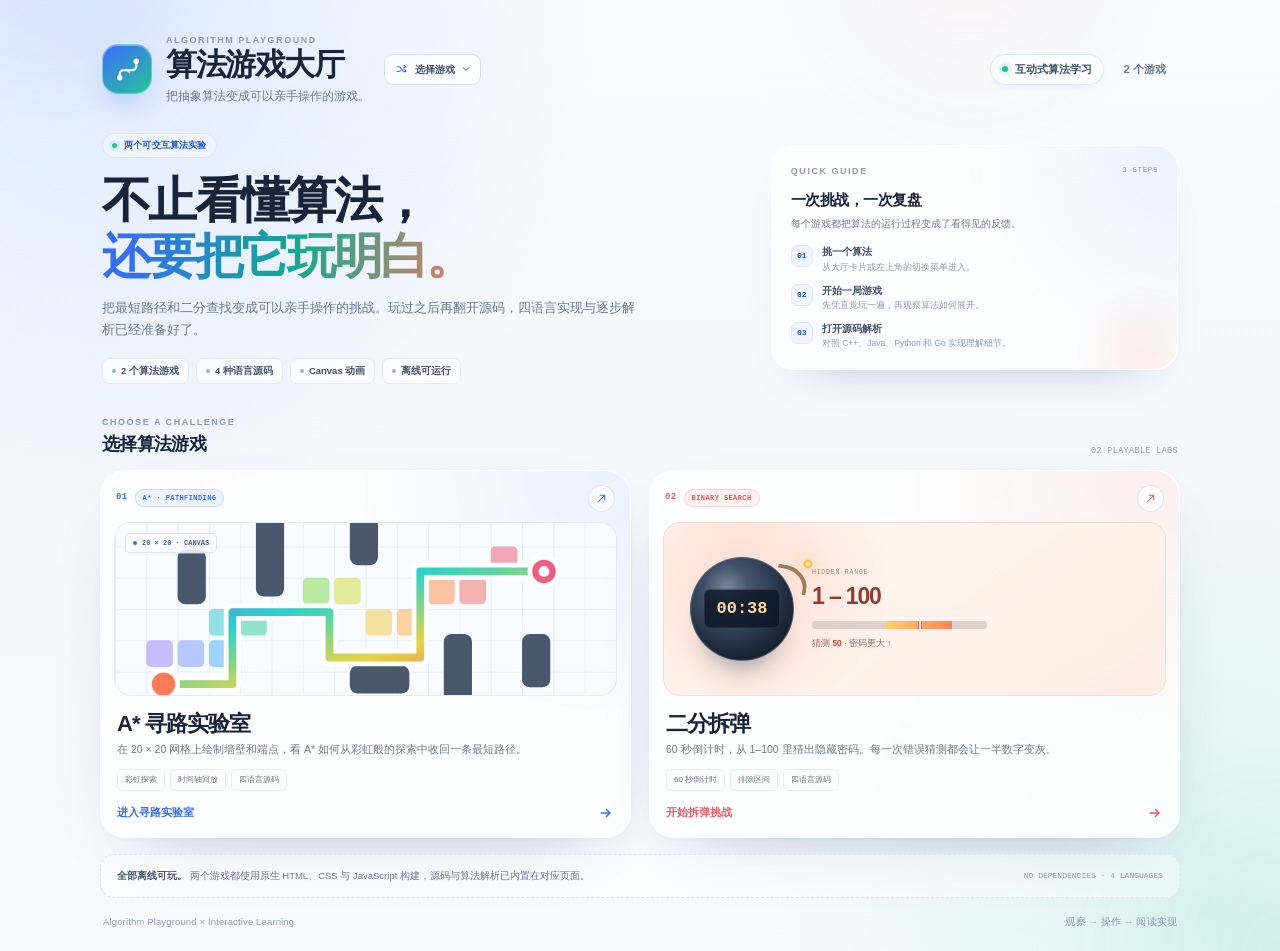
==== index.html @ 3c442193 "baseline: import Algorithm_Game" ====
<!DOCTYPE html>
<html lang="zh-CN">
<head>
  <meta charset="UTF-8" />
  <meta name="viewport" content="width=device-width, initial-scale=1.0" />
  <meta name="description" content="算法游乐场：把 A* 寻路与二分查找变成可以亲手操作的小游戏，并阅读 C++ / Java / Python / Go 四种语言的源码解析。" />
  <meta name="theme-color" content="#f4f8fd" />
  <title>算法游戏大厅 · 算法游乐场</title>
  <link rel="icon" href="data:image/svg+xml,%3Csvg xmlns='http://www.w3.org/2000/svg' viewBox='0 0 32 32'%3E%3Crect width='32' height='32' rx='9' fill='%23356df3'/%3E%3Cpath d='M8 23v-3a4 4 0 0 1 4-4h8a4 4 0 0 0 4-4V8' fill='none' stroke='white' stroke-width='2.4' stroke-linecap='round'/%3E%3Ccircle cx='8' cy='23' r='2.4' fill='white'/%3E%3Ccircle cx='24' cy='8' r='2.4' fill='white'/%3E%3C/svg%3E" />
  <link rel="stylesheet" href="shared/base.css" />
  <link rel="stylesheet" href="shared/lobby.css" />
</head>
<body data-page="home" data-root=".">
  <div class="ambient ambient--blue" aria-hidden="true"></div>
  <div class="ambient ambient--mint" aria-hidden="true"></div>
  <div class="ambient ambient--coral" aria-hidden="true"></div>

  <main class="app lobby-app">
    <header id="siteHeader"></header>

    <section class="lobby-hero" aria-labelledby="lobbyHeading">
      <div class="hero-copy">
        <span class="hero-badge"><i aria-hidden="true"></i>两个可交互算法实验</span>
        <h2 class="hero-title" id="lobbyHeading">不止看懂算法，<br /><span>还要把它玩明白。</span></h2>
        <p class="hero-lead">把最短路径和二分查找变成可以亲手操作的挑战。玩过之后再翻开源码，四语言实现与逐步解析已经准备好了。</p>
        <div class="hero-chips" aria-label="平台特性">
          <span>2 个算法游戏</span>
          <span>4 种语言源码</span>
          <span>Canvas 动画</span>
          <span>离线可运行</span>
        </div>
      </div>

      <aside class="hero-guide">
        <div class="guide-head">
          <p class="kicker">QUICK GUIDE</p>
          <span>3 STEPS</span>
        </div>
        <h2>一次挑战，一次复盘</h2>
        <p>每个游戏都把算法的运行过程变成了看得见的反馈。</p>
        <ol class="guide-list">
          <li>
            <span class="guide-step">01</span>
            <div>
              <strong>挑一个算法</strong>
              <p>从大厅卡片或左上角的切换菜单进入。</p>
            </div>
          </li>
          <li>
            <span class="guide-step">02</span>
            <div>
              <strong>开始一局游戏</strong>
              <p>先凭直觉玩一遍，再观察算法如何展开。</p>
            </div>
          </li>
          <li>
            <span class="guide-step">03</span>
            <div>
              <strong>打开源码解析</strong>
              <p>对照 C++、Java、Python 和 Go 实现理解细节。</p>
            </div>
          </li>
        </ol>
      </aside>
    </section>

    <section class="lobby-games" aria-labelledby="selectionTitle">
      <header class="selection-head">
        <div>
          <p class="kicker">CHOOSE A CHALLENGE</p>
          <h2 id="selectionTitle">选择算法游戏</h2>
        </div>
        <span class="selection-count">02 PLAYABLE LABS</span>
      </header>

      <div class="game-card-grid">
        <a class="game-card game-card--astar" href="algorithms/astar/index.html" aria-label="进入 A* 寻路实验室">
          <div class="game-card-top">
            <span class="game-number">01</span>
            <span class="game-tag">A* · PATHFINDING</span>
            <span class="game-card-arrow" aria-hidden="true">
              <svg viewBox="0 0 20 20" fill="none">
                <path d="M5 15 15 5M8 5h7v7" stroke="currentColor" stroke-width="1.6" stroke-linecap="round" stroke-linejoin="round" />
              </svg>
            </span>
          </div>

          <div class="game-preview preview--astar" aria-hidden="true">
            <svg viewBox="0 0 320 160" preserveAspectRatio="xMidYMid slice">
              <defs>
                <pattern id="lobbyAstarGrid" width="20" height="20" patternUnits="userSpaceOnUse">
                  <path d="M20 0H0V20" fill="none" stroke="rgba(116, 142, 177, 0.14)" stroke-width="1" />
                </pattern>
                <linearGradient id="lobbyAstarRainbow" x1="0" y1="0" x2="1" y2="1">
                  <stop offset="0" stop-color="#7c5bff" />
                  <stop offset=".34" stop-color="#29d3c8" />
                  <stop offset=".65" stop-color="#e4d446" />
                  <stop offset="1" stop-color="#f1537a" />
                </linearGradient>
              </defs>
              <rect width="320" height="160" fill="#f8fbff" />
              <rect width="320" height="160" fill="url(#lobbyAstarGrid)" />
              <g opacity=".55">
                <rect x="20" y="100" width="17" height="17" rx="3" fill="#9d8cff" />
                <rect x="40" y="100" width="17" height="17" rx="3" fill="#7ea2ff" />
                <rect x="60" y="100" width="17" height="17" rx="3" fill="#55b6fa" />
                <rect x="60" y="80" width="17" height="17" rx="3" fill="#38cdd0" />
                <rect x="80" y="80" width="17" height="17" rx="3" fill="#3ad2a6" />
                <rect x="120" y="60" width="17" height="17" rx="3" fill="#8bdb57" />
                <rect x="140" y="60" width="17" height="17" rx="3" fill="#d5dd4d" />
                <rect x="160" y="80" width="17" height="17" rx="3" fill="#f0cd4f" />
                <rect x="180" y="80" width="17" height="17" rx="3" fill="#ffb454" />
                <rect x="200" y="60" width="17" height="17" rx="3" fill="#ff965a" />
                <rect x="220" y="60" width="17" height="17" rx="3" fill="#f47772" />
                <rect x="240" y="40" width="17" height="17" rx="3" fill="#f0617f" />
              </g>
              <g fill="#3b4a62" opacity=".92">
                <rect x="90" y="18" width="18" height="54" rx="5" />
                <rect x="150" y="18" width="18" height="34" rx="5" />
                <rect x="210" y="96" width="18" height="46" rx="5" />
                <rect x="260" y="96" width="18" height="34" rx="5" />
                <rect x="150" y="116" width="38" height="18" rx="5" />
                <rect x="40" y="42" width="18" height="35" rx="5" />
              </g>
              <path d="M31 128H75V82H137V111H195V56H274" fill="none" stroke="#fff" stroke-width="11" stroke-linecap="round" stroke-linejoin="round" />
              <path d="M31 128H75V82H137V111H195V56H274" fill="none" stroke="url(#lobbyAstarRainbow)" stroke-width="5" stroke-linecap="round" stroke-linejoin="round" />
              <circle cx="31" cy="128" r="9" fill="#ff7a59" stroke="#fff" stroke-width="3" />
              <circle cx="274" cy="56" r="9" fill="#ee5d86" stroke="#fff" stroke-width="3" />
              <circle cx="274" cy="56" r="3.4" fill="#fff" />
            </svg>
            <span class="preview-badge"><i aria-hidden="true"></i>20 × 20 · CANVAS</span>
          </div>

          <div class="game-card-body">
            <h3>A* 寻路实验室</h3>
            <p>在 20 × 20 网格上绘制墙壁和端点，看 A* 如何从彩虹般的探索中收回一条最短路径。</p>
            <div class="game-features">
              <span>彩虹探索</span>
              <span>时间轴回放</span>
              <span>四语言源码</span>
            </div>
            <div class="game-card-footer">
              <span>进入寻路实验室</span>
              <svg viewBox="0 0 20 20" fill="none" aria-hidden="true">
                <path d="M4 10h11M10.5 5.5 15 10l-4.5 4.5" stroke="currentColor" stroke-width="1.7" stroke-linecap="round" stroke-linejoin="round" />
              </svg>
            </div>
          </div>
        </a>

        <a class="game-card game-card--binary" href="algorithms/binary-search/index.html" aria-label="进入二分拆弹游戏">
          <div class="game-card-top">
            <span class="game-number">02</span>
            <span class="game-tag">BINARY SEARCH</span>
            <span class="game-card-arrow" aria-hidden="true">
              <svg viewBox="0 0 20 20" fill="none">
                <path d="M5 15 15 5M8 5h7v7" stroke="currentColor" stroke-width="1.6" stroke-linecap="round" stroke-linejoin="round" />
              </svg>
            </span>
          </div>

          <div class="game-preview preview--binary" aria-hidden="true">
            <div class="mini-bomb">
              <span class="mini-bomb-time">00:38</span>
            </div>
            <div class="mini-binary-info">
              <span class="mini-label">HIDDEN RANGE</span>
              <strong>1 – 100</strong>
              <div class="mini-binary-bar">
                <span></span>
                <span></span>
                <span></span>
              </div>
              <p class="mini-binary-hint">猜测 <span>50</span> · 密码更大 ↑</p>
            </div>
          </div>

          <div class="game-card-body">
            <h3>二分拆弹</h3>
            <p>60 秒倒计时，从 1–100 里猜出隐藏密码。每一次错误猜测都会让一半数字变灰。</p>
            <div class="game-features">
              <span>60 秒倒计时</span>
              <span>排除区间</span>
              <span>四语言源码</span>
            </div>
            <div class="game-card-footer">
              <span>开始拆弹挑战</span>
              <svg viewBox="0 0 20 20" fill="none" aria-hidden="true">
                <path d="M4 10h11M10.5 5.5 15 10l-4.5 4.5" stroke="currentColor" stroke-width="1.7" stroke-linecap="round" stroke-linejoin="round" />
              </svg>
            </div>
          </div>
        </a>
      </div>
    </section>

    <div class="lobby-note">
      <p><strong>全部离线可玩。</strong> 两个游戏都使用原生 HTML、CSS 与 JavaScript 构建，源码与算法解析已内置在对应页面。</p>
      <span>NO DEPENDENCIES · 4 LANGUAGES</span>
    </div>

    <footer class="page-footer">
      <span>Algorithm Playground × Interactive Learning</span>
      <span>观察 → 操作 → 阅读实现</span>
    </footer>
  </main>

  <script src="shared/shell.js" defer></script>
</body>
</html>
---- shared/base.css ----
/* =========================================================
   算法游乐场 · 全站共享样式
   ========================================================= */

:root {
  --bg: #f4f8fd;
  --surface: rgba(255, 255, 255, 0.88);
  --surface-solid: #ffffff;
  --ink: #17243a;
  --ink-soft: #41516a;
  --muted: #6c7b91;
  --muted-light: #8f9caf;
  --line: #e5ecf6;
  --line-strong: #d8e3f1;

  --primary: #356df3;
  --primary-deep: #2457cf;
  --primary-soft: #edf3ff;
  --mint: #25c49a;
  --mint-deep: #087f68;
  --mint-soft: #e8faf4;
  --coral: #ff7b59;
  --coral-deep: #c54e32;
  --coral-soft: #fff1eb;
  --rose: #ee5d86;
  --rose-soft: #fff0f5;
  --gold: #f2b63b;
  --gold-soft: #fff7e3;
  --navy: #35435c;

  --shadow-card: 0 28px 70px -42px rgba(36, 63, 112, 0.38), 0 2px 4px rgba(38, 63, 105, 0.03);
  --shadow-small: 0 12px 28px -22px rgba(36, 63, 112, 0.32);

  --radius-xl: 26px;
  --radius-lg: 18px;
  --radius-md: 14px;

  --font-sans: "Avenir Next", "Segoe UI", "PingFang SC", "Hiragino Sans GB", "Microsoft YaHei", sans-serif;
  --font-mono: "SFMono-Regular", "Cascadia Code", "Roboto Mono", Consolas, monospace;
}

* {
  box-sizing: border-box;
}

html {
  color-scheme: light;
}

body {
  min-height: 100vh;
  margin: 0;
  overflow-x: hidden;
  color: var(--ink);
  font-family: var(--font-sans);
  line-height: 1.5;
  background:
    radial-gradient(circle at 8% 2%, rgba(109, 153, 255, 0.17), transparent 31rem),
    radial-gradient(circle at 94% 95%, rgba(53, 205, 164, 0.13), transparent 28rem),
    linear-gradient(180deg, #f8fbff 0%, var(--bg) 52%, #f8faff 100%);
  -webkit-font-smoothing: antialiased;
  text-rendering: optimizeLegibility;
}

body::before {
  position: fixed;
  inset: 0;
  z-index: 0;
  content: "";
  pointer-events: none;
  opacity: 0.28;
  background-image: radial-gradient(rgba(104, 130, 170, 0.24) 0.7px, transparent 0.7px);
  background-size: 24px 24px;
  mask-image: linear-gradient(180deg, #000 0%, transparent 72%);
}

button {
  font: inherit;
}

button,
canvas {
  -webkit-tap-highlight-color: transparent;
}

button:focus-visible,
a:focus-visible {
  outline: 3px solid rgba(53, 109, 243, 0.3);
  outline-offset: 2px;
}

svg {
  display: block;
}

a {
  color: inherit;
}

::selection {
  color: #fff;
  background: var(--primary);
}

[hidden] {
  display: none !important;
}

.ambient {
  position: fixed;
  z-index: 0;
  width: 26rem;
  height: 26rem;
  border-radius: 999px;
  pointer-events: none;
  filter: blur(14px);
  opacity: 0.6;
}

.ambient--blue {
  top: -17rem;
  left: -10rem;
  background: radial-gradient(circle, rgba(76, 133, 255, 0.14), transparent 70%);
}

.ambient--mint {
  right: -13rem;
  bottom: -16rem;
  background: radial-gradient(circle, rgba(48, 203, 161, 0.15), transparent 70%);
}

.ambient--coral {
  top: -16rem;
  right: 8%;
  background: radial-gradient(circle, rgba(255, 146, 104, 0.12), transparent 70%);
}

.app {
  position: relative;
  z-index: 1;
  width: min(1040px, calc(100% - 48px));
  margin: 0 auto;
  padding: clamp(22px, 3vw, 34px) 0 20px;
}

/* ---------- 全站页头 ---------- */

.topbar {
  position: relative;
  z-index: 50;
  display: flex;
  align-items: center;
  justify-content: space-between;
  gap: 24px;
  padding: 0 2px 22px;
  animation: fade-up 0.55s ease backwards;
}

.brand-area {
  display: flex;
  align-items: center;
  flex-wrap: wrap;
  gap: 14px;
  min-width: 0;
}

.brand.site-brand {
  display: flex;
  align-items: center;
  gap: 14px;
  min-width: 0;
  color: inherit;
  text-decoration: none;
}

.brand-copy {
  min-width: 0;
}

.eyebrow,
.kicker {
  margin: 0;
  color: var(--muted-light);
  font-size: 9px;
  font-weight: 800;
  letter-spacing: 0.17em;
  line-height: 1.4;
}

.logo {
  display: grid;
  flex: 0 0 auto;
  width: 50px;
  height: 50px;
  color: #fff;
  border: 1px solid rgba(255, 255, 255, 0.38);
  border-radius: 16px;
  background: linear-gradient(145deg, #3b73f5 8%, #27bf9b 94%);
  box-shadow: 0 14px 28px -14px rgba(44, 112, 224, 0.68), inset 0 1px 0 rgba(255, 255, 255, 0.35);
  place-items: center;
  transition: transform 0.22s ease, box-shadow 0.22s ease;
}

.logo svg {
  width: 29px;
  height: 29px;
}

.brand:hover .logo {
  transform: translateY(-1px) rotate(-2deg);
  box-shadow: 0 18px 30px -15px rgba(44, 112, 224, 0.76), inset 0 1px 0 rgba(255, 255, 255, 0.35);
}

.brand-title-row {
  display: flex;
  align-items: center;
  gap: 9px;
}

.brand h1 {
  margin: 1px 0 0;
  font-size: clamp(25px, 2.4vw, 31px);
  font-weight: 800;
  letter-spacing: -0.045em;
  line-height: 1.12;
}

.brand-subtitle {
  margin: 5px 0 0;
  color: var(--muted);
  font-size: 12px;
}

.game-switcher {
  position: relative;
  flex: 0 0 auto;
  align-self: center;
}

.switcher-trigger {
  display: inline-flex;
  align-items: center;
  gap: 6px;
  min-height: 31px;
  padding: 6px 9px;
  color: var(--ink-soft);
  font-size: 10px;
  font-weight: 650;
  white-space: nowrap;
  border: 1px solid rgba(211, 224, 242, 0.95);
  border-radius: 9px;
  background: rgba(255, 255, 255, 0.72);
  cursor: pointer;
  transition: color 0.18s ease, border-color 0.18s ease, background 0.18s ease, box-shadow 0.18s ease;
}

.switcher-trigger:hover {
  color: var(--primary-deep);
  border-color: #c5d8f8;
  background: #fff;
  box-shadow: 0 8px 18px -16px rgba(43, 84, 152, 0.7);
}

.switcher-trigger-icon {
  width: 15px;
  height: 15px;
  color: var(--primary);
}

.switcher-caret {
  width: 10px;
  height: 10px;
  color: var(--muted-light);
  transition: transform 0.18s ease;
}

.switcher-trigger[aria-expanded="true"] {
  color: var(--primary-deep);
  border-color: #c5d8f8;
  background: #fff;
}

.switcher-trigger[aria-expanded="true"] .switcher-caret {
  transform: rotate(180deg);
}

.switcher-menu {
  position: absolute;
  top: calc(100% + 9px);
  left: 0;
  z-index: 80;
  width: 292px;
  padding: 6px;
  border: 1px solid rgba(226, 235, 246, 0.95);
  border-radius: 16px;
  background: rgba(255, 255, 255, 0.98);
  box-shadow: 0 24px 55px -28px rgba(25, 50, 91, 0.48), 0 2px 7px rgba(30, 53, 90, 0.06);
  -webkit-backdrop-filter: blur(18px);
  backdrop-filter: blur(18px);
  animation: menu-in 0.18s ease both;
}

.switcher-menu[hidden] {
  display: none;
}

.switcher-menu-head {
  display: flex;
  align-items: center;
  justify-content: space-between;
  padding: 7px 8px 8px;
  color: var(--muted-light);
  font-family: var(--font-mono);
  font-size: 7.5px;
  letter-spacing: 0.08em;
}

.switcher-item {
  display: flex;
  align-items: center;
  gap: 9px;
  min-height: 52px;
  padding: 8px 8px;
  color: var(--ink-soft);
  text-decoration: none;
  border-radius: 10px;
  transition: background 0.16s ease;
}

a.switcher-item:hover {
  background: #f4f8ff;
}

.switcher-item.is-current {
  background: #f5f9ff;
}

.switcher-item-icon {
  display: grid;
  flex: 0 0 auto;
  width: 33px;
  height: 33px;
  border: 1px solid #e5edf7;
  border-radius: 10px;
  background: #fff;
  place-items: center;
}

.switcher-item-icon svg {
  width: 18px;
  height: 18px;
}

.switcher-item-icon--astar {
  color: var(--primary);
  border-color: #dbe7fc;
  background: #eff5ff;
}

.switcher-item-icon--binary {
  color: var(--coral-deep);
  border-color: #ffe1d7;
  background: #fff3ed;
}

.switcher-item-copy {
  display: flex;
  flex: 1;
  flex-direction: column;
  min-width: 0;
  gap: 1px;
}

.switcher-item-label {
  color: var(--ink);
  font-size: 11.5px;
  font-weight: 700;
  line-height: 1.4;
}

.switcher-item-description {
  overflow: hidden;
  color: var(--muted-light);
  font-size: 9px;
  line-height: 1.4;
  white-space: nowrap;
  text-overflow: ellipsis;
}

.switcher-item-arrow,
.switcher-item-check {
  flex: 0 0 auto;
  width: 15px;
  height: 15px;
  color: var(--muted-light);
}

.switcher-item-check {
  color: var(--primary);
}

.switcher-home {
  display: flex;
  align-items: center;
  gap: 7px;
  margin-top: 4px;
  padding: 9px 8px 6px;
  color: var(--muted);
  font-size: 9.5px;
  text-decoration: none;
  border-top: 1px solid #edf2f8;
}

.switcher-home:hover {
  color: var(--primary-deep);
}

.switcher-home-icon {
  width: 14px;
  height: 14px;
}

.switcher-home-arrow {
  width: 13px;
  height: 13px;
  margin-left: auto;
}

.top-meta {
  display: flex;
  flex-wrap: wrap;
  justify-content: flex-end;
  gap: 8px;
}

.meta-pill {
  display: inline-flex;
  align-items: center;
  gap: 7px;
  min-height: 31px;
  padding: 6px 11px;
  color: var(--ink-soft);
  font-size: 11px;
  font-weight: 650;
  white-space: nowrap;
  border: 1px solid rgba(219, 231, 246, 0.9);
  border-radius: 999px;
  background: rgba(255, 255, 255, 0.6);
  box-shadow: 0 4px 14px -12px rgba(31, 59, 103, 0.5);
}

.meta-pill--plain {
  color: var(--muted);
  border-color: transparent;
  background: transparent;
  box-shadow: none;
}

.meta-dot {
  width: 6px;
  height: 6px;
  border-radius: 50%;
  background: var(--mint);
  box-shadow: 0 0 0 4px rgba(37, 196, 154, 0.11);
}

/* ---------- 布局与卡片 ---------- */

.game-grid {
  display: grid;
  grid-template-columns: minmax(0, 1fr) 300px;
  align-items: start;
  gap: 18px;
}

.card {
  border: 1px solid rgba(255, 255, 255, 0.86);
  border-radius: var(--radius-xl);
  background: var(--surface);
  box-shadow: var(--shadow-card);
  -webkit-backdrop-filter: blur(18px);
  backdrop-filter: blur(18px);
}

.board-head,
.panel-head {
  display: flex;
  align-items: center;
  justify-content: space-between;
  gap: 14px;
}

.board-head {
  padding: 2px 2px 15px;
}

.panel-head {
  align-items: flex-start;
  padding: 1px 2px 14px;
}

.section-title {
  display: flex;
  align-items: center;
  gap: 10px;
  min-width: 0;
}

.section-index {
  display: grid;
  flex: 0 0 auto;
  width: 29px;
  height: 29px;
  color: var(--primary);
  font-family: var(--font-mono);
  font-size: 10px;
  font-weight: 700;
  border: 1px solid #dce8fb;
  border-radius: 9px;
  background: #f0f5fe;
  place-items: center;
}

.section-title h2 {
  margin: 1px 0 0;
  font-size: 15px;
  font-weight: 750;
  letter-spacing: -0.025em;
  line-height: 1.3;
}

.status-pill {
  display: inline-flex;
  flex: 0 0 auto;
  align-items: center;
  gap: 7px;
  min-height: 29px;
  padding: 6px 10px;
  color: #74839a;
  font-size: 11px;
  font-weight: 650;
  border: 1px solid #e4ebf5;
  border-radius: 999px;
  background: #f6f9fd;
  transition: color 0.25s ease, background 0.25s ease, border-color 0.25s ease;
}

.status-dot {
  width: 6px;
  height: 6px;
  border-radius: 50%;
  background: #aeb9ca;
  transition: background 0.25s ease, box-shadow 0.25s ease;
}

.sidebar {
  display: flex;
  flex-direction: column;
  gap: 14px;
  min-width: 0;
}

.sidebar .card {
  padding: 18px;
  animation: fade-up 0.6s ease both;
}

.sidebar .card:nth-child(1) {
  animation-delay: 0.13s;
}

.sidebar .card:nth-child(2) {
  animation-delay: 0.19s;
}

/* ---------- 数据面板 ---------- */

.live-tag {
  display: inline-flex;
  align-items: center;
  gap: 5px;
  padding: 4px 7px;
  color: var(--mint-deep);
  font-family: var(--font-mono);
  font-size: 8px;
  font-weight: 700;
  letter-spacing: 0.08em;
  border: 1px solid #cdeee6;
  border-radius: 999px;
  background: var(--mint-soft);
}

.live-tag i {
  width: 4px;
  height: 4px;
  border-radius: 50%;
  background: var(--mint);
  animation: status-pulse 1.9s infinite;
}

.stat-list {
  display: flex;
  flex-direction: column;
  gap: 7px;
}

.stat-row {
  display: flex;
  align-items: center;
  gap: 10px;
  min-height: 60px;
  padding: 10px 11px;
  border: 1px solid rgba(226, 235, 246, 0.9);
  border-radius: 14px;
  background: rgba(248, 251, 255, 0.72);
}

.stat-icon {
  display: grid;
  flex: 0 0 auto;
  width: 34px;
  height: 34px;
  border: 1px solid transparent;
  border-radius: 11px;
  place-items: center;
}

.stat-icon svg {
  width: 18px;
  height: 18px;
}

.stat-row--steps .stat-icon,
.stat-row--blue .stat-icon {
  color: var(--primary-deep);
  border-color: #dce8ff;
  background: #edf3ff;
}

.stat-row--explored .stat-icon,
.stat-row--mint .stat-icon {
  color: var(--mint-deep);
  border-color: #d0f2e8;
  background: #eafbf6;
}

.stat-row--time .stat-icon,
.stat-row--gold .stat-icon {
  color: #ad791a;
  border-color: #f8e9c7;
  background: var(--gold-soft);
}

.stat-row--coral .stat-icon {
  color: var(--coral-deep);
  border-color: #ffe0d6;
  background: var(--coral-soft);
}

.stat-copy {
  display: flex;
  flex: 1;
  flex-direction: column;
  min-width: 0;
  gap: 1px;
}

.stat-label {
  color: var(--ink-soft);
  font-size: 12px;
  font-weight: 700;
  line-height: 1.45;
}

.stat-note {
  overflow: hidden;
  color: var(--muted-light);
  font-size: 9px;
  white-space: nowrap;
  text-overflow: ellipsis;
}

.stat-value {
  display: flex;
  flex: 0 0 auto;
  align-items: baseline;
  justify-content: flex-end;
  gap: 2px;
  min-width: 42px;
}

.stat-value strong {
  color: var(--ink);
  font-family: var(--font-mono);
  font-size: 21px;
  font-weight: 650;
  font-variant-numeric: tabular-nums;
  letter-spacing: -0.055em;
  line-height: 1;
}

.stat-value span {
  color: var(--muted-light);
  font-size: 9px;
}

.data-foot {
  display: flex;
  align-items: center;
  justify-content: space-between;
  gap: 12px;
  margin-top: 12px;
  padding: 11px 2px 0;
  color: var(--muted-light);
  font-size: 9.5px;
  border-top: 1px dashed var(--line-strong);
}

.data-foot code {
  padding: 3px 6px;
  color: #53627a;
  font-family: var(--font-mono);
  font-size: 8.5px;
  border: 1px solid var(--line);
  border-radius: 6px;
  background: #f5f8fc;
}

/* ---------- 通用按钮 ---------- */

.start-btn {
  position: relative;
  display: flex;
  align-items: center;
  justify-content: center;
  gap: 8px;
  width: 100%;
  min-height: 50px;
  margin-top: 11px;
  overflow: hidden;
  padding: 11px 58px;
  color: #fff;
  font-size: 13px;
  font-weight: 750;
  letter-spacing: 0.01em;
  border: 0;
  border-radius: 14px;
  background: linear-gradient(112deg, #2f6df6 0%, #2aab9b 100%);
  box-shadow:
    0 16px 28px -18px rgba(29, 107, 222, 0.82),
    inset 0 1px 0 rgba(255, 255, 255, 0.23);
  cursor: pointer;
  transition: transform 0.18s ease, box-shadow 0.18s ease, filter 0.18s ease;
}

.start-btn::before {
  position: absolute;
  inset: 0;
  content: "";
  pointer-events: none;
  background: linear-gradient(105deg, transparent 22%, rgba(255, 255, 255, 0.19) 49%, transparent 77%);
  transform: translateX(-130%);
  transition: transform 0.65s ease;
}

.start-btn:hover:not(:disabled) {
  transform: translateY(-1px);
  box-shadow:
    0 20px 32px -18px rgba(29, 107, 222, 0.88),
    inset 0 1px 0 rgba(255, 255, 255, 0.26);
}

.start-btn:hover:not(:disabled)::before {
  transform: translateX(130%);
}

.start-btn:active:not(:disabled) {
  transform: translateY(0);
}

.start-btn:disabled {
  cursor: progress;
  filter: saturate(0.72);
  opacity: 0.82;
}

.start-icon {
  display: inline-flex;
  flex: 0 0 auto;
  width: 18px;
  height: 18px;
}

.start-icon svg {
  width: 18px;
  height: 18px;
}

.start-btn kbd {
  position: absolute;
  right: 12px;
  padding: 3px 6px;
  color: rgba(255, 255, 255, 0.92);
  font-family: var(--font-mono);
  font-size: 8px;
  font-weight: 500;
  border: 1px solid rgba(255, 255, 255, 0.25);
  border-radius: 5px;
  background: rgba(255, 255, 255, 0.13);
}

.secondary-row {
  display: grid;
  grid-template-columns: 1fr 1fr;
  gap: 7px;
  margin-top: 8px;
}

.soft-btn {
  display: flex;
  align-items: center;
  justify-content: center;
  gap: 6px;
  min-height: 37px;
  padding: 8px 8px;
  color: var(--muted);
  font-size: 10.5px;
  font-weight: 650;
  white-space: nowrap;
  border: 1px solid var(--line);
  border-radius: 10px;
  background: rgba(255, 255, 255, 0.58);
  cursor: pointer;
  transition: color 0.18s ease, border-color 0.18s ease, background 0.18s ease;
}

.soft-btn svg {
  width: 14px;
  height: 14px;
}

.soft-btn:hover:not(:disabled) {
  color: var(--ink-soft);
  border-color: #cfdded;
  background: #fff;
}

.soft-btn:disabled {
  cursor: not-allowed;
  opacity: 0.52;
}

.shortcut-note {
  margin: 11px 0 0;
  color: var(--muted-light);
  font-size: 9px;
  line-height: 1.65;
  text-align: center;
}

.shortcut-note kbd {
  display: inline-block;
  min-width: 15px;
  padding: 0 3px;
  color: #7c899c;
  font-family: var(--font-mono);
  font-size: 8px;
  text-align: center;
  border: 1px solid #e6ecf5;
  border-radius: 4px;
  background: #f8fafd;
}

/* ---------- 源码入口 ---------- */

.source-btn {
  display: flex;
  align-items: center;
  gap: 9px;
  width: 100%;
  margin-top: 11px;
  padding: 9px 10px;
  color: var(--ink-soft);
  text-align: left;
  border: 1px solid #e0e9f7;
  border-radius: 12px;
  background: linear-gradient(135deg, rgba(248, 251, 255, 0.96), rgba(241, 247, 255, 0.86));
  cursor: pointer;
  transition: transform 0.18s ease, border-color 0.18s ease, box-shadow 0.18s ease, background 0.18s ease;
}

.source-btn:hover:not(:disabled) {
  border-color: #bdd2f3;
  background: #fff;
  box-shadow: 0 10px 22px -20px rgba(43, 82, 147, 0.55);
  transform: translateY(-1px);
}

.source-btn:active {
  transform: translateY(0);
}

.source-btn:disabled {
  cursor: not-allowed;
  opacity: 0.55;
}

.source-btn-icon {
  display: grid;
  flex: 0 0 auto;
  width: 29px;
  height: 29px;
  color: var(--primary-deep);
  border: 1px solid #d8e5fb;
  border-radius: 9px;
  background: #fff;
  place-items: center;
}

.source-btn-icon svg {
  width: 16px;
  height: 16px;
}

.source-btn-copy {
  display: flex;
  flex: 1;
  flex-direction: column;
  min-width: 0;
  gap: 1px;
}

.source-btn-copy strong {
  font-size: 10.5px;
  font-weight: 700;
  line-height: 1.35;
}

.source-btn-copy small {
  color: var(--muted-light);
  font-family: var(--font-mono);
  font-size: 8px;
  letter-spacing: -0.02em;
  line-height: 1.4;
}

.source-btn-arrow {
  flex: 0 0 auto;
  width: 15px;
  height: 15px;
  color: var(--muted-light);
  transition: color 0.18s ease, transform 0.18s ease;
}

.source-btn:hover .source-btn-arrow {
  color: var(--primary);
  transform: translateX(2px);
}

/* ---------- 页脚与无障碍 ---------- */

.page-footer {
  display: flex;
  align-items: center;
  justify-content: space-between;
  gap: 12px;
  padding: 17px 3px 2px;
  color: var(--muted-light);
  font-size: 9.5px;
  letter-spacing: 0.015em;
}

.sr-only {
  position: absolute !important;
  overflow: hidden !important;
  width: 1px !important;
  height: 1px !important;
  padding: 0 !important;
  margin: -1px !important;
  clip: rect(0, 0, 0, 0) !important;
  white-space: nowrap !important;
  border: 0 !important;
}

/* ---------- 共享动画 ---------- */

@keyframes fade-up {
  from {
    opacity: 0;
    transform: translateY(9px);
  }
  to {
    opacity: 1;
    transform: translateY(0);
  }
}

@keyframes overlay-in {
  from {
    opacity: 0;
  }
  to {
    opacity: 1;
  }
}

@keyframes status-pulse {
  0%,
  100% {
    box-shadow: 0 0 0 0 rgba(37, 196, 154, 0.28);
  }
  50% {
    box-shadow: 0 0 0 4px rgba(37, 196, 154, 0);
  }
}

@keyframes menu-in {
  from {
    opacity: 0;
    transform: translateY(-5px) scale(0.985);
  }
  to {
    opacity: 1;
    transform: translateY(0) scale(1);
  }
}

@keyframes menu-up {
  from {
    opacity: 0;
    transform: translateY(12px);
  }
  to {
    opacity: 1;
    transform: translateY(0);
  }
}

/* ---------- 共享响应式 ---------- */

@media (max-width: 940px) {
  .app {
    width: min(100% - 36px, 860px);
  }

  .game-grid {
    grid-template-columns: minmax(0, 1fr) 280px;
    gap: 14px;
  }

  .sidebar .card {
    padding: 15px;
  }

  .stat-note {
    display: none;
  }

  .stat-row {
    min-height: 52px;
    padding: 8px 10px;
  }

  .stat-icon {
    width: 30px;
    height: 30px;
    border-radius: 9px;
  }

  .stat-icon svg {
    width: 16px;
    height: 16px;
  }

  .stat-value strong {
    font-size: 19px;
  }

  .game-switcher {
    align-self: flex-end;
  }
}

@media (max-width: 760px) {
  .app {
    width: min(100% - 28px, 660px);
    padding-top: 18px;
  }

  .topbar {
    padding-bottom: 17px;
  }

  .top-meta {
    display: none;
  }

  .game-grid {
    grid-template-columns: 1fr;
  }

  .sidebar {
    display: grid;
    grid-template-columns: 1fr 1fr;
    align-items: stretch;
  }

  .sidebar .card {
    padding: 16px;
  }

  .stat-note {
    display: block;
  }

  .game-switcher {
    align-self: center;
  }
}

@media (max-width: 580px) {
  .app {
    width: calc(100% - 22px);
    padding-top: 14px;
  }

  .brand {
    gap: 11px;
  }

  .logo {
    width: 44px;
    height: 44px;
    border-radius: 14px;
  }

  .logo svg {
    width: 26px;
    height: 26px;
  }

  .brand h1 {
    font-size: 24px;
  }

  .brand-subtitle {
    font-size: 10.5px;
  }

  .eyebrow {
    font-size: 8px;
    letter-spacing: 0.14em;
  }

  .brand-area {
    align-items: flex-start;
    flex-direction: column;
    gap: 9px;
  }

  .game-switcher {
    align-self: flex-start;
    margin-top: 0;
  }

  .switcher-menu {
    position: fixed;
    top: auto;
    right: 12px;
    bottom: 12px;
    left: 12px;
    width: auto;
    max-height: calc(100vh - 24px);
    max-height: calc(100dvh - 24px);
    overflow-y: auto;
    animation: menu-up 0.22s ease both;
  }

  .sidebar {
    grid-template-columns: 1fr;
    gap: 11px;
  }

  .sidebar .card {
    padding: 15px;
    border-radius: 22px;
  }

  .panel-head {
    padding-bottom: 11px;
  }

  .stat-row {
    min-height: 56px;
    padding: 9px 11px;
  }

  .stat-note {
    display: block;
  }

  .stat-value strong {
    font-size: 20px;
  }

  .page-footer {
    flex-direction: column;
    align-items: flex-start;
    gap: 3px;
    padding-top: 14px;
    font-size: 9px;
  }

  .source-btn {
    padding: 10px;
  }
}

@media (prefers-reduced-motion: reduce) {
  *,
  *::before,
  *::after {
    scroll-behavior: auto !important;
    animation-duration: 0.01ms !important;
    animation-iteration-count: 1 !important;
    transition-duration: 0.01ms !important;
  }
}
---- shared/lobby.css ----
/* =========================================================
   算法游戏大厅
   ========================================================= */

.lobby-app {
  width: min(1080px, calc(100% - 48px));
}

.lobby-hero {
  display: grid;
  grid-template-columns: minmax(0, 1.22fr) minmax(280px, 0.78fr);
  align-items: center;
  gap: 32px;
  padding: 4px 2px 30px;
  animation: fade-up 0.6s 0.06s ease both;
}

.hero-copy {
  min-width: 0;
}

.hero-badge {
  display: inline-flex;
  align-items: center;
  gap: 7px;
  min-height: 25px;
  padding: 4px 9px;
  color: var(--primary-deep);
  font-size: 9px;
  font-weight: 700;
  letter-spacing: 0.02em;
  border: 1px solid #d9e5fa;
  border-radius: 999px;
  background: rgba(241, 247, 255, 0.8);
}

.hero-badge i {
  width: 5px;
  height: 5px;
  border-radius: 50%;
  background: var(--mint);
  box-shadow: 0 0 0 3px rgba(37, 196, 154, 0.12);
}

.hero-title {
  margin: 14px 0 12px;
  color: var(--ink);
  font-size: clamp(33px, 4.3vw, 49px);
  font-weight: 800;
  letter-spacing: -0.055em;
  line-height: 1.15;
}

.hero-title span {
  color: transparent;
  background: linear-gradient(105deg, #356df3 7%, #11aa91 52%, #ef7b5c 100%);
  -webkit-background-clip: text;
  background-clip: text;
}

.hero-lead {
  max-width: 540px;
  margin: 0;
  color: var(--muted);
  font-size: 12.5px;
  line-height: 1.8;
}

.hero-chips {
  display: flex;
  flex-wrap: wrap;
  gap: 7px;
  margin-top: 16px;
}

.hero-chips span {
  display: inline-flex;
  align-items: center;
  gap: 5px;
  padding: 5px 9px;
  color: var(--ink-soft);
  font-size: 9.5px;
  font-weight: 650;
  border: 1px solid #e3ebf6;
  border-radius: 7px;
  background: rgba(255, 255, 255, 0.62);
}

.hero-chips span::before {
  width: 4px;
  height: 4px;
  content: "";
  border-radius: 50%;
  background: #93b2df;
}

.hero-guide {
  position: relative;
  overflow: hidden;
  padding: 19px;
  border: 1px solid rgba(255, 255, 255, 0.86);
  border-radius: 23px;
  background:
    radial-gradient(circle at 100% 0%, rgba(94, 143, 255, 0.11), transparent 46%),
    rgba(255, 255, 255, 0.68);
  box-shadow: 0 24px 50px -40px rgba(33, 67, 117, 0.5);
  -webkit-backdrop-filter: blur(16px);
  backdrop-filter: blur(16px);
}

.hero-guide::after {
  position: absolute;
  right: -35px;
  bottom: -52px;
  width: 140px;
  height: 140px;
  content: "";
  border-radius: 50%;
  background: radial-gradient(circle, rgba(255, 139, 95, 0.13), transparent 68%);
  pointer-events: none;
}

.guide-head {
  display: flex;
  align-items: center;
  justify-content: space-between;
  gap: 10px;
  margin-bottom: 12px;
}

.guide-head > span:last-child {
  color: var(--muted-light);
  font-family: var(--font-mono);
  font-size: 7.5px;
  letter-spacing: 0.08em;
}

.hero-guide h2 {
  margin: 0 0 4px;
  font-size: 15px;
  font-weight: 750;
  letter-spacing: -0.035em;
}

.hero-guide > p {
  margin: 0 0 14px;
  color: var(--muted);
  font-size: 9.5px;
  line-height: 1.65;
}

.guide-list {
  display: flex;
  flex-direction: column;
  gap: 10px;
  margin: 0;
  padding: 0;
  list-style: none;
}

.guide-list li {
  display: flex;
  align-items: flex-start;
  gap: 9px;
}

.guide-step {
  display: grid;
  flex: 0 0 auto;
  width: 22px;
  height: 22px;
  color: var(--primary-deep);
  font-family: var(--font-mono);
  font-size: 8px;
  font-weight: 700;
  border: 1px solid #dbe7fc;
  border-radius: 7px;
  background: #f0f5ff;
  place-items: center;
}

.guide-list strong {
  display: block;
  color: var(--ink-soft);
  font-size: 10px;
  line-height: 1.45;
}

.guide-list p {
  margin: 1px 0 0;
  color: var(--muted-light);
  font-size: 8.5px;
  line-height: 1.5;
}

/* ---------- 游戏选择 ---------- */

.lobby-games {
  padding-top: 2px;
  animation: fade-up 0.62s 0.13s ease both;
}

.selection-head {
  display: flex;
  align-items: flex-end;
  justify-content: space-between;
  gap: 18px;
  padding: 0 2px 12px;
}

.selection-head h2 {
  margin: 2px 0 0;
  font-size: 18px;
  font-weight: 770;
  letter-spacing: -0.035em;
}

.selection-count {
  color: var(--muted-light);
  font-family: var(--font-mono);
  font-size: 8.5px;
  letter-spacing: 0.04em;
}

.game-card-grid {
  display: grid;
  grid-template-columns: 1fr 1fr;
  gap: 18px;
}

.game-card {
  position: relative;
  display: flex;
  flex-direction: column;
  min-width: 0;
  overflow: hidden;
  padding: 13px 13px 16px;
  color: inherit;
  text-decoration: none;
  border: 1px solid rgba(255, 255, 255, 0.9);
  border-radius: 25px;
  background: rgba(255, 255, 255, 0.78);
  box-shadow: var(--shadow-card);
  -webkit-backdrop-filter: blur(16px);
  backdrop-filter: blur(16px);
  transition: transform 0.24s ease, box-shadow 0.24s ease, border-color 0.24s ease;
}

.game-card::before {
  position: absolute;
  inset: 0;
  z-index: 0;
  content: "";
  pointer-events: none;
  opacity: 0.52;
  background: radial-gradient(circle at 95% 0%, var(--card-glow, rgba(87, 139, 255, 0.18)), transparent 42%);
}

.game-card--astar {
  --card-accent: #356df3;
  --card-soft: #eef4ff;
  --card-glow: rgba(79, 137, 255, 0.2);
}

.game-card--binary {
  --card-accent: #e55a63;
  --card-soft: #fff1ed;
  --card-glow: rgba(255, 116, 87, 0.2);
}

.game-card:hover {
  z-index: 1;
  border-color: #fff;
  box-shadow: 0 34px 65px -38px rgba(29, 57, 106, 0.48), 0 5px 12px -10px rgba(31, 58, 101, 0.2);
  transform: translateY(-4px);
}

.game-card:active {
  transform: translateY(-1px);
}

.game-card-top {
  position: relative;
  z-index: 1;
  display: flex;
  align-items: center;
  gap: 7px;
  padding: 1px 2px 10px;
}

.game-number {
  color: var(--card-accent);
  font-family: var(--font-mono);
  font-size: 9px;
  font-weight: 700;
  letter-spacing: 0.04em;
}

.game-tag {
  padding: 3px 7px;
  color: var(--card-accent);
  font-family: var(--font-mono);
  font-size: 7px;
  font-weight: 650;
  letter-spacing: 0.06em;
  border: 1px solid color-mix(in srgb, var(--card-accent) 20%, transparent);
  border-radius: 999px;
  background: var(--card-soft);
}

.game-card-arrow {
  display: grid;
  width: 27px;
  height: 27px;
  margin-left: auto;
  color: var(--card-accent);
  border: 1px solid rgba(219, 230, 244, 0.9);
  border-radius: 50%;
  background: rgba(255, 255, 255, 0.72);
  place-items: center;
  transition: transform 0.2s ease, background 0.2s ease;
}

.game-card-arrow svg {
  width: 13px;
  height: 13px;
}

.game-card:hover .game-card-arrow {
  background: #fff;
  transform: translate(2px, -2px);
}

/* ---------- 预览一：A* 路线 ---------- */

.game-preview {
  position: relative;
  z-index: 1;
  overflow: hidden;
  height: 174px;
  border-radius: 17px;
}

.preview--astar {
  border: 1px solid #e2ebf8;
  background: linear-gradient(145deg, #f9fcff, #edf5ff);
}

.preview--astar svg {
  display: block;
  width: 100%;
  height: 100%;
}

.preview-badge {
  position: absolute;
  top: 10px;
  left: 10px;
  display: inline-flex;
  align-items: center;
  gap: 5px;
  padding: 4px 7px;
  color: #44628d;
  font-family: var(--font-mono);
  font-size: 7px;
  font-weight: 650;
  border: 1px solid rgba(213, 228, 247, 0.9);
  border-radius: 5px;
  background: rgba(255, 255, 255, 0.74);
  -webkit-backdrop-filter: blur(8px);
  backdrop-filter: blur(8px);
}

.preview-badge i {
  width: 4px;
  height: 4px;
  border-radius: 50%;
  background: var(--card-accent);
}

/* ---------- 预览二：拆弹 ---------- */

.preview--binary {
  display: flex;
  align-items: center;
  gap: 18px;
  padding: 18px 20px;
  border: 1px solid #f1ddd5;
  background:
    radial-gradient(circle at 15% 30%, rgba(255, 119, 87, 0.2), transparent 34%),
    linear-gradient(145deg, #fff9f3, #ffede6);
}

.mini-bomb {
  position: relative;
  flex: 0 0 auto;
  width: 104px;
  height: 104px;
  margin-left: 6px;
  border: 1px solid rgba(255, 255, 255, 0.2);
  border-radius: 50%;
  background:
    radial-gradient(circle at 34% 28%, rgba(255, 255, 255, 0.2), transparent 22%),
    radial-gradient(circle at 38% 30%, #556881, #27354c 57%, #162131);
  box-shadow: 0 22px 32px -22px rgba(23, 39, 64, 0.68), inset -8px -10px 17px rgba(0, 0, 0, 0.25);
}

.mini-bomb::before {
  position: absolute;
  top: 8px;
  right: -15px;
  width: 28px;
  height: 23px;
  content: "";
  border-top: 4px solid #a17a5a;
  border-right: 4px solid #a17a5a;
  border-radius: 0 80% 0 0;
  transform: rotate(10deg);
}

.mini-bomb::after {
  position: absolute;
  top: 1px;
  right: -20px;
  width: 10px;
  height: 10px;
  content: "";
  border-radius: 50%;
  background: radial-gradient(circle, #fff8c8, #ffb34b 50%, transparent 74%);
  box-shadow: 0 0 17px rgba(255, 175, 63, 0.8);
  animation: mini-spark 1.1s ease-in-out infinite;
}

.mini-bomb-time {
  position: absolute;
  top: 50%;
  left: 50%;
  width: 76px;
  padding: 6px 3px;
  color: #ffdca2;
  font-family: var(--font-mono);
  font-size: 17px;
  font-weight: 650;
  font-variant-numeric: tabular-nums;
  text-align: center;
  border: 1px solid rgba(255, 255, 255, 0.09);
  border-radius: 6px;
  background: rgba(10, 19, 33, 0.8);
  transform: translate(-50%, -50%);
}

.mini-binary-info {
  min-width: 0;
}

.mini-binary-info .mini-label {
  display: block;
  color: #ad806d;
  font-family: var(--font-mono);
  font-size: 6.5px;
  letter-spacing: 0.12em;
}

.mini-binary-info strong {
  display: block;
  margin: 2px 0 7px;
  color: #8f3f30;
  font-size: 23px;
  font-weight: 800;
  letter-spacing: -0.05em;
}

.mini-binary-bar {
  position: relative;
  display: flex;
  width: 175px;
  height: 8px;
  overflow: hidden;
  border-radius: 999px;
  background: #e9dcd5;
}

.mini-binary-bar span:nth-child(1) {
  width: 42%;
  background: #dfd1ca;
}

.mini-binary-bar span:nth-child(2) {
  width: 38%;
  background: linear-gradient(90deg, #ffcf67, #ff815b);
}

.mini-binary-bar span:nth-child(3) {
  width: 20%;
  background: #dfd1ca;
}

.mini-binary-bar::after {
  position: absolute;
  top: -2px;
  left: 61%;
  width: 2px;
  height: 12px;
  content: "";
  border-radius: 999px;
  background: #fff;
  box-shadow: 0 0 0 1px #d75d48;
}

.mini-binary-hint {
  margin: 8px 0 0;
  color: #996c5c;
  font-size: 8.5px;
}

.mini-binary-hint span {
  color: #c24c3c;
  font-weight: 700;
}

/* ---------- 卡片正文 ---------- */

.game-card-body {
  position: relative;
  z-index: 1;
  display: flex;
  flex: 1;
  flex-direction: column;
  padding: 14px 3px 0;
}

.game-card-body h3 {
  margin: 0 0 4px;
  color: var(--ink);
  font-size: 22px;
  font-weight: 800;
  letter-spacing: -0.045em;
  line-height: 1.25;
}

.game-card-body > p {
  margin: 0;
  color: var(--muted);
  font-size: 10.5px;
  line-height: 1.65;
}

.game-features {
  display: flex;
  flex-wrap: wrap;
  gap: 5px;
  margin-top: 11px;
}

.game-features span {
  padding: 4px 7px;
  color: #64758b;
  font-size: 8px;
  border: 1px solid #e5ecf5;
  border-radius: 5px;
  background: rgba(255, 255, 255, 0.63);
}

.game-card-footer {
  display: flex;
  align-items: center;
  justify-content: space-between;
  gap: 12px;
  margin-top: auto;
  padding-top: 14px;
  color: var(--card-accent);
  font-size: 10.5px;
  font-weight: 750;
}

.game-card-footer svg {
  width: 16px;
  height: 16px;
  transition: transform 0.2s ease;
}

.game-card:hover .game-card-footer svg {
  transform: translateX(3px);
}

/* ---------- 大厅页脚 ---------- */

.lobby-note {
  display: flex;
  align-items: center;
  justify-content: space-between;
  gap: 16px;
  margin-top: 16px;
  padding: 13px 16px;
  border: 1px dashed #dce7f4;
  border-radius: 14px;
  background: rgba(255, 255, 255, 0.43);
  animation: fade-up 0.62s 0.2s ease both;
}

.lobby-note p {
  margin: 0;
  color: var(--muted);
  font-size: 9.5px;
  line-height: 1.6;
}

.lobby-note strong {
  color: var(--ink-soft);
}

.lobby-note span {
  flex: 0 0 auto;
  color: var(--muted-light);
  font-family: var(--font-mono);
  font-size: 8px;
}

@keyframes mini-spark {
  0%,
  100% {
    opacity: 0.6;
    transform: scale(0.85);
  }
  50% {
    opacity: 1;
    transform: scale(1.12);
  }
}

@media (max-width: 900px) {
  .lobby-app {
    width: min(100% - 36px, 720px);
  }

  .lobby-hero {
    grid-template-columns: 1fr;
    gap: 20px;
  }

  .hero-guide {
    display: grid;
    grid-template-columns: minmax(0, 0.7fr) minmax(260px, 1.3fr);
    align-items: center;
    gap: 12px;
  }

  .hero-guide .guide-head,
  .hero-guide > .kicker,
  .hero-guide h2,
  .hero-guide > p {
    grid-column: 1;
  }

  .guide-list {
    grid-column: 2;
    grid-row: 1 / span 5;
  }

  .game-card-grid {
    grid-template-columns: 1fr;
  }

  .game-preview {
    height: 158px;
  }
}

@media (max-width: 580px) {
  .lobby-app {
    width: calc(100% - 22px);
    padding-top: 14px;
  }

  .lobby-hero {
    padding: 1px 0 22px;
  }

  .hero-title {
    margin-top: 12px;
    font-size: clamp(31px, 10vw, 41px);
  }

  .hero-lead {
    font-size: 11px;
  }

  .hero-chips {
    margin-top: 12px;
  }

  .hero-guide {
    display: block;
    padding: 16px;
    border-radius: 20px;
  }

  .hero-guide h2 {
    font-size: 14px;
  }

  .guide-list {
    margin-top: 2px;
  }

  .selection-head {
    padding-bottom: 10px;
  }

  .selection-head h2 {
    font-size: 16px;
  }

  .game-card-grid {
    gap: 12px;
  }

  .game-card {
    padding: 10px 10px 13px;
    border-radius: 21px;
  }

  .game-preview {
    height: 142px;
    border-radius: 14px;
  }

  .preview--binary {
    gap: 14px;
    padding: 14px 16px;
  }

  .mini-bomb {
    width: 84px;
    height: 84px;
    margin-left: 4px;
  }

  .mini-bomb-time {
    width: 63px;
    font-size: 14px;
  }

  .mini-binary-bar {
    width: min(154px, 38vw);
  }

  .game-card-body h3 {
    font-size: 20px;
  }

  .game-card-body > p {
    font-size: 9.8px;
  }

  .game-features {
    gap: 4px;
    margin-top: 9px;
  }

  .game-features span {
    padding: 3px 6px;
    font-size: 7.5px;
  }

  .game-card-footer {
    padding-top: 12px;
    font-size: 10px;
  }

  .lobby-note {
    align-items: flex-start;
    flex-direction: column;
    gap: 4px;
    margin-top: 12px;
    padding: 11px 13px;
  }
}
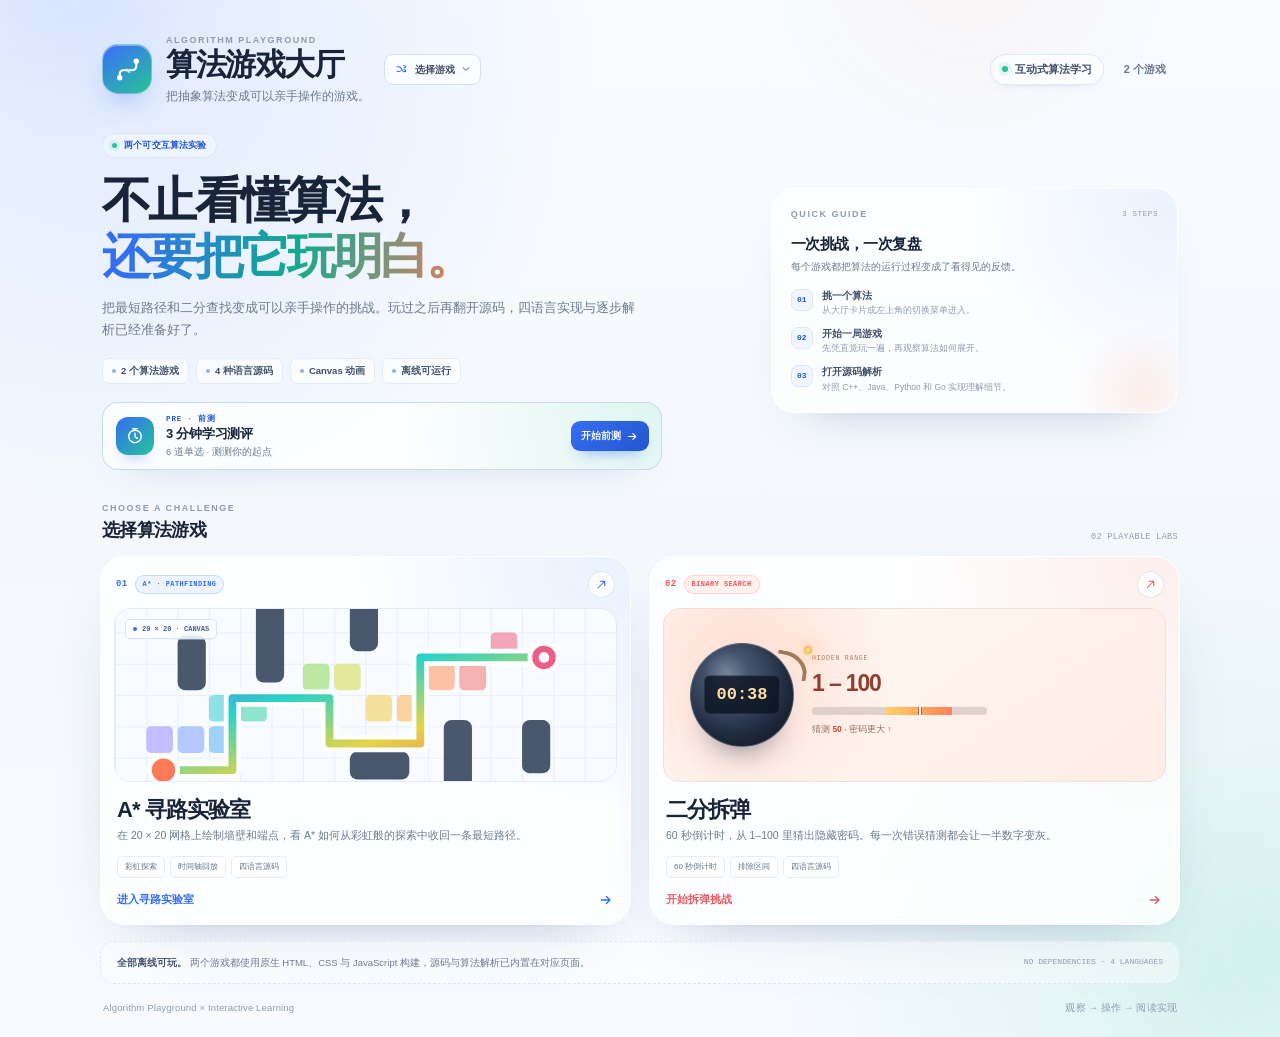
==== commit 1299f75c: "feat: complete v1 learning cockpit and concept-first practice" ====
--- a/index.html
+++ b/index.html
@@ -28,6 +28,28 @@
           <span>4 种语言源码</span>
           <span>Canvas 动画</span>
           <span>离线可运行</span>
+        </div>
+
+        <div class="assessment-entry">
+          <button class="assessment-entry-btn" id="assessmentOpenBtn" type="button" aria-haspopup="dialog" aria-controls="assessmentModal" aria-label="打开 3 分钟学习测评前测">
+            <span class="assessment-entry-icon" aria-hidden="true">
+              <svg viewBox="0 0 24 24" fill="none">
+                <circle cx="12" cy="12.5" r="7.5" stroke="currentColor" stroke-width="1.7" />
+                <path d="M12 8.6v4.4l3 1.8M9.3 3.2h5.4M12 3.2v1.8" stroke="currentColor" stroke-width="1.7" stroke-linecap="round" stroke-linejoin="round" />
+              </svg>
+            </span>
+            <span class="assessment-entry-copy">
+              <span class="assessment-entry-kicker" id="assessmentEntryKicker">PRE · 前测</span>
+              <strong>3 分钟学习测评</strong>
+              <span class="assessment-entry-hint" id="assessmentEntryHint">6 道单选 · 测测你的起点</span>
+            </span>
+            <span class="assessment-entry-cta">
+              <span id="assessmentEntryCta">开始前测</span>
+              <svg viewBox="0 0 20 20" fill="none" aria-hidden="true">
+                <path d="M4 10h11M10.5 5.5 15 10l-4.5 4.5" stroke="currentColor" stroke-width="1.7" stroke-linecap="round" stroke-linejoin="round" />
+              </svg>
+            </span>
+          </button>
         </div>
       </div>
 
@@ -205,6 +227,497 @@
     </footer>
   </main>
 
+  <div class="assessment-backdrop" id="assessmentBackdrop" hidden></div>
+  <section class="assessment-modal" id="assessmentModal" role="dialog" aria-modal="true" aria-labelledby="assessmentTitle" aria-describedby="assessmentLead" hidden>
+    <header class="assessment-head">
+      <div class="assessment-head-copy">
+        <p class="kicker">LEARNING CHECK · 3 MIN</p>
+        <h2 id="assessmentTitle">3 分钟学习测评</h2>
+        <p class="assessment-lead" id="assessmentLead">6 道单选，覆盖 A* 与二分查找；完成后查看分数、逐题解析和前后提升。</p>
+      </div>
+      <button class="assessment-close" id="assessmentCloseBtn" type="button" aria-label="关闭学习测评">
+        <svg viewBox="0 0 20 20" fill="none" aria-hidden="true">
+          <path d="M5 5l10 10M15 5 5 15" stroke="currentColor" stroke-width="1.8" stroke-linecap="round" />
+        </svg>
+      </button>
+    </header>
+
+    <div class="assessment-body" id="assessmentBody">
+      <section class="assessment-screen assessment-quiz" id="assessmentQuizScreen" aria-label="测评题目">
+        <div class="assessment-quiz-meta">
+          <span class="assessment-mode-pill" id="assessmentModePill">前测 · PRE</span>
+          <span class="assessment-question-counter" id="assessmentQuestionCounter">第 1 / 6 题</span>
+          <span class="assessment-storage-flag" id="assessmentStorageFlag" hidden>存储不可用</span>
+        </div>
+        <div class="assessment-progress" aria-hidden="true"><span id="assessmentProgressBar"></span></div>
+        <h3 class="assessment-question" id="assessmentQuestionText" tabindex="-1"></h3>
+        <div class="assessment-options" id="assessmentOptions" role="radiogroup" aria-labelledby="assessmentQuestionText"></div>
+        <p class="assessment-quiz-note">选择后点“下一题”；最后一题交卷后显示逐题反馈。Esc 可随时关闭。</p>
+        <div class="assessment-actions">
+          <span class="assessment-step-hint" id="assessmentStepHint">还有 5 题</span>
+          <button class="assessment-primary" id="assessmentNextBtn" type="button" disabled>下一题</button>
+        </div>
+      </section>
+
+      <section class="assessment-screen assessment-report-screen" id="assessmentReportScreen" aria-label="测评报告" hidden>
+        <div id="assessmentReport"></div>
+        <div class="assessment-actions" id="assessmentReportActions"></div>
+      </section>
+    </div>
+  </section>
+
   <script src="shared/shell.js" defer></script>
+  <script>
+    (() => {
+      'use strict';
+
+      const STORAGE_KEY = 'algorithm-playground.assessment.v1';
+      const MAX_SCORE = 6;
+
+      const QUESTIONS = [
+        {
+          text: 'A* 寻路中，节点的 f 值等于什么？',
+          options: ['g + h', 'g × h', 'h − g', 'g − h'],
+          answer: 0,
+          why: 'f(n) = g(n) + h(n)：g 是从起点到当前点的实际代价，h 是到终点的估计代价。A* 每次优先扩展 f 最小的节点，同时考虑“已经走了多少”和“看起来还差多少”。'
+        },
+        {
+          text: '在 A* 里把启发权重 w 调大，路径一定更短吗？',
+          options: ['一定更短', '不一定，可能不再是当前最短', '一定不变', '路径长度与 w 完全无关'],
+          answer: 1,
+          why: '加权 A* 常用 f = g + w·h。w 变大后更看重估计值 h，通常会扩展更少节点、跑得更快，但启发式可能不再可采纳，因此不再保证找到最短路径。'
+        },
+        {
+          text: '在 1–100 中二分查找一个数，最坏需要几次？',
+          options: ['5 次', '6 次', '7 次', '10 次'],
+          answer: 2,
+          why: '每次猜测把候选范围大约减半：100 → 50 → 25 → 13 → 7 → 4 → 2 → 1，最多 7 次就能缩到 1 个数。也可以记作 ⌈log₂100⌉ = 7。'
+        },
+        {
+          text: '二分猜数猜了 50，提示“太小”，新区间是？',
+          options: ['1–49', '1–50', '51–100', '50–100'],
+          answer: 2,
+          why: '提示“太小”说明密码大于 50，因此 low = mid + 1 = 51，新区间是 51–100；50 本身已经不可能是答案。'
+        },
+        {
+          text: '在有序数组中找第一个 2，若 mid 恰好命中 2，high 应怎样更新？',
+          options: ['high = mid', 'high = mid − 1', 'low = mid + 1', '立即返回 mid'],
+          answer: 0,
+          why: '要找第一个 2，命中后不能立刻返回：把 high = mid，保留 mid 继续向左侧收缩，最终 low 会停在第一个 2 的位置。'
+        },
+        {
+          text: '容量越大越容易撑过 8 小时。能二分搜索最小容量的关键原因是？',
+          options: ['容量组合是随机的', '可行性具有单调性', '容量越小耗时越短', '只能从小到大枚举'],
+          answer: 1,
+          why: '如果容量 c 能撑过 8 小时，那么任何更大的容量也一定能撑过，可行性随容量单调变化。因此可以二分“最小可行容量”，不必逐个枚举。'
+        }
+      ];
+
+      const MODE_TEXT = { pre: '前测 · PRE', post: '后测 · POST' };
+
+      const ui = {
+        openBtn: document.getElementById('assessmentOpenBtn'),
+        entryKicker: document.getElementById('assessmentEntryKicker'),
+        entryHint: document.getElementById('assessmentEntryHint'),
+        entryCta: document.getElementById('assessmentEntryCta'),
+        modal: document.getElementById('assessmentModal'),
+        backdrop: document.getElementById('assessmentBackdrop'),
+        closeBtn: document.getElementById('assessmentCloseBtn'),
+        body: document.getElementById('assessmentBody'),
+        quizScreen: document.getElementById('assessmentQuizScreen'),
+        reportScreen: document.getElementById('assessmentReportScreen'),
+        modePill: document.getElementById('assessmentModePill'),
+        counter: document.getElementById('assessmentQuestionCounter'),
+        storageFlag: document.getElementById('assessmentStorageFlag'),
+        progressBar: document.getElementById('assessmentProgressBar'),
+        questionText: document.getElementById('assessmentQuestionText'),
+        options: document.getElementById('assessmentOptions'),
+        nextBtn: document.getElementById('assessmentNextBtn'),
+        stepHint: document.getElementById('assessmentStepHint'),
+        report: document.getElementById('assessmentReport'),
+        reportActions: document.getElementById('assessmentReportActions')
+      };
+
+      if (Object.values(ui).some((node) => !node)) return;
+
+      const pageRoot = document.querySelector('.lobby-app');
+      let memoryState = null;
+      let storageFailed = false;
+      let lastFocused = null;
+      let quiz = { mode: 'pre', index: 0, answers: [] };
+
+      const letterFor = (index) => (
+        Number.isInteger(index) && index >= 0 ? String.fromCharCode(65 + index) : '—'
+      );
+
+      function normalizeResult(raw) {
+        if (!raw || typeof raw !== 'object' || !Array.isArray(raw.answers)) return null;
+        const answers = QUESTIONS.map((question, index) => {
+          const value = raw.answers[index];
+          return Number.isInteger(value) && value >= 0 && value < question.options.length ? value : null;
+        });
+        const score = answers.reduce(
+          (sum, answer, index) => sum + (answer === QUESTIONS[index].answer ? 1 : 0),
+          0
+        );
+        return {
+          score,
+          answers,
+          at: typeof raw.at === 'string' ? raw.at : ''
+        };
+      }
+
+      function normalizeState(raw) {
+        const state = {};
+        if (!raw || typeof raw !== 'object') return state;
+        const pre = normalizeResult(raw.pre);
+        const post = normalizeResult(raw.post);
+        if (pre) state.pre = pre;
+        if (post && pre) state.post = post;
+        return state;
+      }
+
+      function getState() {
+        if (memoryState) return memoryState;
+        let rawValue = null;
+        try {
+          rawValue = window.localStorage.getItem(STORAGE_KEY);
+        } catch (error) {
+          storageFailed = true;
+        }
+        let parsed = null;
+        if (rawValue) {
+          try {
+            parsed = JSON.parse(rawValue);
+          } catch (error) {
+            parsed = null;
+          }
+        }
+        memoryState = normalizeState(parsed);
+        return memoryState;
+      }
+
+      function syncStorageFlag() {
+        ui.storageFlag.hidden = !storageFailed;
+      }
+
+      function persistState(nextState) {
+        memoryState = nextState;
+        try {
+          window.localStorage.setItem(STORAGE_KEY, JSON.stringify(nextState));
+          storageFailed = false;
+        } catch (error) {
+          storageFailed = true;
+        }
+        syncStorageFlag();
+        return !storageFailed;
+      }
+
+      function refreshEntry() {
+        const state = getState();
+        if (!state.pre) {
+          ui.entryKicker.textContent = 'PRE · 前测';
+          ui.entryHint.textContent = '6 道单选 · 测测你的起点';
+          ui.entryCta.textContent = '开始前测';
+          ui.openBtn.setAttribute('aria-label', '打开 3 分钟学习测评前测');
+        } else if (!state.post) {
+          ui.entryKicker.textContent = 'POST · 后测';
+          ui.entryHint.textContent = `前测 ${state.pre.score} / ${MAX_SCORE} · 看看现在进步多少`;
+          ui.entryCta.textContent = '开始后测';
+          ui.openBtn.setAttribute('aria-label', '打开 3 分钟学习测评后测');
+        } else {
+          ui.entryKicker.textContent = 'REPORT · 学习报告';
+          ui.entryHint.textContent = `前测 ${state.pre.score} / ${MAX_SCORE} → 后测 ${state.post.score} / ${MAX_SCORE}`;
+          ui.entryCta.textContent = '查看报告';
+          ui.openBtn.setAttribute('aria-label', '打开 3 分钟学习测评报告');
+        }
+      }
+
+      function renderQuestion(moveFocus) {
+        const question = QUESTIONS[quiz.index];
+        ui.modePill.textContent = MODE_TEXT[quiz.mode];
+        ui.counter.textContent = `第 ${quiz.index + 1} / ${QUESTIONS.length} 题`;
+        ui.progressBar.style.width = `${((quiz.index + 1) / QUESTIONS.length) * 100}%`;
+        ui.questionText.textContent = question.text;
+        ui.options.innerHTML = question.options.map((option, index) => {
+          const checked = quiz.answers[quiz.index] === index;
+          return `<label class="assessment-option${checked ? ' is-selected' : ''}">
+            <input type="radio" name="assessmentOption" value="${index}"${checked ? ' checked' : ''} />
+            <span class="assessment-option-key" aria-hidden="true">${letterFor(index)}</span>
+            <span class="assessment-option-text">${option}</span>
+          </label>`;
+        }).join('');
+        ui.nextBtn.disabled = quiz.answers[quiz.index] === null;
+        ui.nextBtn.textContent = quiz.index === QUESTIONS.length - 1 ? '交卷看报告' : '下一题';
+        const remaining = QUESTIONS.length - quiz.index - 1;
+        ui.stepHint.textContent = remaining > 0 ? `还有 ${remaining} 题` : '最后一题，交卷后查看逐题解析';
+        ui.body.scrollTop = 0;
+        syncStorageFlag();
+        if (moveFocus) ui.questionText.focus({ preventScroll: true });
+      }
+
+      function startQuiz(mode) {
+        quiz = { mode, index: 0, answers: Array(QUESTIONS.length).fill(null) };
+        ui.reportScreen.hidden = true;
+        ui.quizScreen.hidden = false;
+        ui.report.innerHTML = '';
+        ui.reportActions.innerHTML = '';
+        renderQuestion(true);
+      }
+
+      function nextQuestion() {
+        if (quiz.answers[quiz.index] === null) return;
+        if (quiz.index < QUESTIONS.length - 1) {
+          quiz.index += 1;
+          renderQuestion(true);
+          return;
+        }
+        finishQuiz();
+      }
+
+      function finishQuiz() {
+        const answers = quiz.answers.slice();
+        const score = answers.reduce(
+          (sum, answer, index) => sum + (answer === QUESTIONS[index].answer ? 1 : 0),
+          0
+        );
+        const result = { score, answers, at: new Date().toISOString() };
+        const nextState = Object.assign({}, getState());
+        nextState[quiz.mode] = result;
+        persistState(nextState);
+        refreshEntry();
+        renderReport(quiz.mode, true);
+      }
+
+      function renderReport(focusKey, justCompleted) {
+        const state = getState();
+        const pre = state.pre;
+        const post = state.post;
+        const focusIsPost = focusKey === 'post' && Boolean(post);
+        const result = focusIsPost ? post : pre;
+        if (!result) {
+          startQuiz(pre ? 'post' : 'pre');
+          return;
+        }
+
+        const delta = pre && post ? post.score - pre.score : null;
+        const deltaClass = delta > 0 ? 'is-up' : delta < 0 ? 'is-down' : 'is-flat';
+        const deltaText = delta > 0
+          ? `较前测 +${delta} 题`
+          : delta < 0
+            ? `较前测 −${Math.abs(delta)} 题`
+            : '较前测持平';
+        const modeLabel = focusIsPost ? 'POST-TEST · 后测报告' : 'PRE-TEST · 前测报告';
+        const titleText = focusIsPost ? (justCompleted ? '后测完成' : '学习报告') : '前测完成';
+        let lead;
+        if (!post) {
+          lead = `这是你的起点：${pre.score} / ${MAX_SCORE}。先去两个游戏里试试，再回来完成后测，这里会显示前后提升。`;
+        } else if (delta > 0) {
+          lead = `前测 ${pre.score} / ${MAX_SCORE} → 后测 ${post.score} / ${MAX_SCORE}，提升 ${delta} 题。带着解析再玩一遍算法，会更稳。`;
+        } else if (delta === 0) {
+          lead = `前测 ${pre.score} / ${MAX_SCORE} → 后测 ${post.score} / ${MAX_SCORE}，分数持平。逐题看完解析，再重测后测试试。`;
+        } else {
+          lead = `前测 ${pre.score} / ${MAX_SCORE} → 后测 ${post.score} / ${MAX_SCORE}，这次少了 ${Math.abs(delta)} 题。先复盘解析，再重测后测。`;
+        }
+
+        const compareRows = [
+          `<div class="assessment-compare-row is-pre">
+            <span>前测</span>
+            <span class="assessment-compare-track"><i style="width:${(pre.score / MAX_SCORE) * 100}%"></i></span>
+            <b>${pre.score} / ${MAX_SCORE}</b>
+          </div>`,
+          post
+            ? `<div class="assessment-compare-row is-post">
+                <span>后测</span>
+                <span class="assessment-compare-track"><i style="width:${(post.score / MAX_SCORE) * 100}%"></i></span>
+                <b>${post.score} / ${MAX_SCORE}</b>
+              </div>`
+            : `<div class="assessment-compare-row is-pending">
+                <span>后测</span>
+                <span class="assessment-compare-track"><i style="width:0"></i></span>
+                <b>待完成</b>
+              </div>`
+        ].join('');
+
+        const review = QUESTIONS.map((question, index) => {
+          const chosen = result.answers[index];
+          const correct = chosen === question.answer;
+          const chips = [];
+          if (pre) {
+            chips.push(`<span class="assessment-answer-chip ${pre.answers[index] === question.answer ? 'is-correct' : 'is-wrong'}">前测 ${letterFor(pre.answers[index])} ${pre.answers[index] === question.answer ? '✓' : '✗'}</span>`);
+          }
+          if (post) {
+            chips.push(`<span class="assessment-answer-chip ${post.answers[index] === question.answer ? 'is-correct' : 'is-wrong'}">后测 ${letterFor(post.answers[index])} ${post.answers[index] === question.answer ? '✓' : '✗'}</span>`);
+          }
+          const chosenText = chosen === null ? '未作答' : `${letterFor(chosen)} · ${question.options[chosen]}`;
+          return `<li class="assessment-review ${correct ? 'is-correct' : 'is-wrong'}">
+            <div class="assessment-review-head">
+              <span class="assessment-review-number">Q${index + 1}</span>
+              <h4>${question.text}</h4>
+              <span class="assessment-review-mark" aria-label="${correct ? '答对' : '答错'}">${correct ? '✓' : '✗'}</span>
+            </div>
+            <div class="assessment-review-tags">${chips.join('')}</div>
+            <p class="assessment-review-line"><strong>本次选择：</strong>${chosenText}</p>
+            <p class="assessment-review-line"><strong>正确答案：</strong>${letterFor(question.answer)} · ${question.options[question.answer]}</p>
+            <p class="assessment-review-why"><span>为什么</span>${question.why}</p>
+          </li>`;
+        }).join('');
+
+        const storageNote = storageFailed
+          ? '<p class="assessment-storage-note" role="status">本地存储不可用：本次结果只在当前页面内有效，刷新后会丢失。</p>'
+          : '';
+
+        ui.report.innerHTML = `
+          <div class="assessment-report-head">
+            <div class="assessment-report-copy">
+              <p class="kicker">${modeLabel}</p>
+              <div class="assessment-report-title-row">
+                <h3 class="assessment-report-title" tabindex="-1">${titleText}</h3>
+                ${delta !== null ? `<span class="assessment-delta ${deltaClass}">${deltaText}</span>` : ''}
+              </div>
+              <p class="assessment-report-lead">${lead}</p>
+            </div>
+            <div class="assessment-score-badge ${focusIsPost ? 'is-post' : 'is-pre'}" aria-label="${focusIsPost ? '后测' : '前测'}得分 ${result.score} 分，共 ${MAX_SCORE} 分">
+              <strong>${result.score}</strong><span>/ ${MAX_SCORE}</span>
+            </div>
+          </div>
+          <div class="assessment-compare" aria-label="前测与后测对比">${compareRows}</div>
+          <ol class="assessment-review-list">${review}</ol>
+          ${storageNote}
+        `;
+
+        ui.reportActions.innerHTML = post
+          ? `<button class="assessment-secondary" type="button" data-assessment-action="close">关闭</button>
+             <button class="assessment-primary" type="button" data-assessment-action="retake-post">重新测一次后测</button>`
+          : `<button class="assessment-secondary" type="button" data-assessment-action="close">返回大厅</button>
+             <button class="assessment-primary" type="button" data-assessment-action="start-post">开始后测</button>`;
+
+        ui.quizScreen.hidden = true;
+        ui.reportScreen.hidden = false;
+        ui.body.scrollTop = 0;
+        syncStorageFlag();
+        const reportTitle = ui.report.querySelector('.assessment-report-title');
+        if (reportTitle) reportTitle.focus({ preventScroll: true });
+      }
+
+      function openModal() {
+        lastFocused = document.activeElement;
+        const state = getState();
+        ui.backdrop.hidden = false;
+        ui.modal.hidden = false;
+        document.body.classList.add('assessment-open');
+        if (pageRoot) pageRoot.inert = true;
+        ui.body.scrollTop = 0;
+        if (state.pre && state.post) {
+          renderReport('post', false);
+        } else {
+          startQuiz(state.pre ? 'post' : 'pre');
+        }
+        syncStorageFlag();
+        window.requestAnimationFrame(() => {
+          if (!ui.modal.contains(document.activeElement)) {
+            ui.closeBtn.focus({ preventScroll: true });
+          }
+        });
+      }
+
+      function closeModal() {
+        if (ui.modal.hidden) return;
+        ui.modal.hidden = true;
+        ui.backdrop.hidden = true;
+        document.body.classList.remove('assessment-open');
+        if (pageRoot) pageRoot.inert = false;
+        refreshEntry();
+        const canRestore = lastFocused
+          && lastFocused.isConnected
+          && lastFocused !== document.body
+          && lastFocused !== document.documentElement;
+        const target = canRestore ? lastFocused : ui.openBtn;
+        target.focus({ preventScroll: true });
+      }
+
+      function tabbableElements() {
+        const nodes = Array.from(ui.modal.querySelectorAll(
+          'button:not([disabled]), input:not([disabled]), a[href], [tabindex]:not([tabindex="-1"])'
+        ));
+        return nodes.filter((node) => {
+          if (node.closest('[hidden]')) return false;
+          if (node.type === 'radio') {
+            const group = Array.from(ui.modal.querySelectorAll('input[type="radio"]'));
+            const checked = group.find((radio) => radio.checked);
+            return checked ? node === checked : node === group[0];
+          }
+          return node.getClientRects().length > 0;
+        });
+      }
+
+      ui.openBtn.addEventListener('click', openModal);
+      ui.closeBtn.addEventListener('click', closeModal);
+      ui.backdrop.addEventListener('click', closeModal);
+      ui.nextBtn.addEventListener('click', nextQuestion);
+
+      ui.options.addEventListener('change', (event) => {
+        const input = event.target;
+        if (!input || input.name !== 'assessmentOption') return;
+        quiz.answers[quiz.index] = Number(input.value);
+        Array.from(ui.options.querySelectorAll('.assessment-option')).forEach((label) => {
+          label.classList.toggle('is-selected', label.contains(input));
+        });
+        ui.nextBtn.disabled = false;
+      });
+
+      ui.reportActions.addEventListener('click', (event) => {
+        const actionButton = event.target.closest('[data-assessment-action]');
+        if (!actionButton) return;
+        const action = actionButton.getAttribute('data-assessment-action');
+        if (action === 'close') {
+          closeModal();
+        } else if (action === 'start-post' || action === 'retake-post') {
+          startQuiz('post');
+        }
+      });
+
+      document.addEventListener('keydown', (event) => {
+        if (ui.modal.hidden) return;
+        if (event.key === 'Escape') {
+          event.preventDefault();
+          closeModal();
+          return;
+        }
+        if (event.key !== 'Tab') return;
+
+        const items = tabbableElements();
+        if (!items.length) {
+          event.preventDefault();
+          ui.closeBtn.focus();
+          return;
+        }
+
+        const active = document.activeElement;
+        let index = items.indexOf(active);
+        if (index === -1 && active && active.type === 'radio') {
+          const representative = items.find((node) => node.type === 'radio' && node.name === active.name);
+          if (representative) index = items.indexOf(representative);
+        }
+        if (index === -1) {
+          if (!ui.modal.contains(active)) {
+            event.preventDefault();
+            (event.shiftKey ? items[items.length - 1] : items[0]).focus();
+          }
+          return;
+        }
+        if (event.shiftKey && index === 0) {
+          event.preventDefault();
+          items[items.length - 1].focus();
+        } else if (!event.shiftKey && index === items.length - 1) {
+          event.preventDefault();
+          items[0].focus();
+        }
+      });
+
+      refreshEntry();
+      syncStorageFlag();
+    })();
+  </script>
 </body>
 </html>
--- a/shared/lobby.css
+++ b/shared/lobby.css
@@ -616,6 +616,721 @@
   font-size: 8px;
 }
 
+/* ---------- 3 分钟学习测评入口 ---------- */
+
+.assessment-entry {
+  max-width: 560px;
+  margin-top: 18px;
+  animation: fade-up 0.6s 0.16s ease both;
+}
+
+.assessment-entry-btn {
+  display: flex;
+  align-items: center;
+  gap: 12px;
+  width: 100%;
+  padding: 11px 12px 11px 13px;
+  color: var(--ink);
+  font: inherit;
+  text-align: left;
+  cursor: pointer;
+  border: 1px solid rgba(196, 216, 243, 0.92);
+  border-radius: 16px;
+  background:
+    radial-gradient(circle at 100% 0%, rgba(37, 196, 154, 0.14), transparent 46%),
+    rgba(255, 255, 255, 0.72);
+  box-shadow: 0 16px 36px -30px rgba(33, 67, 117, 0.55);
+  -webkit-backdrop-filter: blur(12px);
+  backdrop-filter: blur(12px);
+  transition: transform 0.22s ease, border-color 0.22s ease, box-shadow 0.22s ease;
+}
+
+.assessment-entry-btn:hover {
+  border-color: #b7d0f5;
+  box-shadow: 0 22px 40px -32px rgba(33, 67, 117, 0.6);
+  transform: translateY(-2px);
+}
+
+.assessment-entry-btn:active {
+  transform: translateY(0);
+}
+
+.assessment-entry-icon {
+  display: grid;
+  flex: 0 0 auto;
+  width: 38px;
+  height: 38px;
+  color: #fff;
+  border-radius: 12px;
+  background: linear-gradient(135deg, #356df3, #25c49a);
+  box-shadow: 0 10px 18px -12px rgba(53, 109, 243, 0.85);
+  place-items: center;
+}
+
+.assessment-entry-icon svg {
+  width: 20px;
+  height: 20px;
+}
+
+.assessment-entry-copy {
+  display: flex;
+  flex: 1;
+  flex-direction: column;
+  gap: 1px;
+  min-width: 0;
+}
+
+.assessment-entry-kicker {
+  color: var(--primary-deep);
+  font-family: var(--font-mono);
+  font-size: 7.5px;
+  font-weight: 700;
+  letter-spacing: 0.12em;
+  line-height: 1.4;
+}
+
+.assessment-entry-copy strong {
+  color: var(--ink);
+  font-size: 13px;
+  font-weight: 800;
+  letter-spacing: -0.02em;
+  line-height: 1.4;
+}
+
+.assessment-entry-hint {
+  overflow: hidden;
+  color: var(--muted);
+  font-size: 9.5px;
+  line-height: 1.45;
+  text-overflow: ellipsis;
+  white-space: nowrap;
+}
+
+.assessment-entry-cta {
+  display: inline-flex;
+  align-items: center;
+  flex: 0 0 auto;
+  gap: 5px;
+  min-height: 30px;
+  padding: 0 10px;
+  color: #fff;
+  font-size: 9.5px;
+  font-weight: 750;
+  border-radius: 9px;
+  background: linear-gradient(135deg, #356df3, #2457cf);
+  box-shadow: 0 8px 16px -10px rgba(53, 109, 243, 0.85);
+}
+
+.assessment-entry-cta svg {
+  width: 13px;
+  height: 13px;
+  transition: transform 0.2s ease;
+}
+
+.assessment-entry-btn:hover .assessment-entry-cta svg {
+  transform: translateX(2px);
+}
+
+/* ---------- 学习测评弹层 ---------- */
+
+body.assessment-open {
+  overflow: hidden;
+}
+
+.assessment-backdrop {
+  position: fixed;
+  inset: 0;
+  z-index: 400;
+  background: rgba(22, 37, 62, 0.45);
+  -webkit-backdrop-filter: blur(5px);
+  backdrop-filter: blur(5px);
+  animation: overlay-in 0.2s ease both;
+}
+
+.assessment-modal {
+  position: fixed;
+  top: 50%;
+  left: 50%;
+  z-index: 410;
+  display: flex;
+  flex-direction: column;
+  width: min(660px, calc(100vw - 32px));
+  max-height: min(820px, calc(100vh - 36px));
+  overflow: hidden;
+  border: 1px solid rgba(255, 255, 255, 0.95);
+  border-radius: 26px;
+  background: #fff;
+  box-shadow: 0 44px 100px -42px rgba(20, 40, 75, 0.66);
+  transform: translate(-50%, -50%);
+  animation: assessment-in 0.26s cubic-bezier(0.2, 0.82, 0.24, 1) both;
+}
+
+.assessment-modal[hidden],
+.assessment-backdrop[hidden] {
+  display: none !important;
+}
+
+@keyframes assessment-in {
+  from {
+    opacity: 0;
+    transform: translate(-50%, -47%) scale(0.97);
+  }
+  to {
+    opacity: 1;
+    transform: translate(-50%, -50%) scale(1);
+  }
+}
+
+.assessment-head {
+  display: flex;
+  align-items: flex-start;
+  justify-content: space-between;
+  gap: 16px;
+  padding: 20px 22px 14px;
+}
+
+.assessment-head h2 {
+  margin: 3px 0 4px;
+  color: var(--ink);
+  font-size: 21px;
+  font-weight: 800;
+  letter-spacing: -0.04em;
+  line-height: 1.3;
+}
+
+.assessment-lead {
+  max-width: 480px;
+  margin: 0;
+  color: var(--muted);
+  font-size: 10.5px;
+  line-height: 1.65;
+}
+
+.assessment-close {
+  display: grid;
+  flex: 0 0 auto;
+  width: 34px;
+  height: 34px;
+  color: var(--muted);
+  cursor: pointer;
+  border: 1px solid var(--line);
+  border-radius: 11px;
+  background: #fff;
+  transition: color 0.18s ease, border-color 0.18s ease, background 0.18s ease;
+  place-items: center;
+}
+
+.assessment-close:hover {
+  color: var(--ink);
+  border-color: var(--line-strong);
+  background: #f7faff;
+}
+
+.assessment-close svg {
+  width: 14px;
+  height: 14px;
+}
+
+.assessment-body {
+  overflow-y: auto;
+  padding: 0 22px 22px;
+  overscroll-behavior: contain;
+}
+
+.assessment-quiz-meta {
+  display: flex;
+  align-items: center;
+  gap: 8px;
+  padding: 10px 0 8px;
+  border-top: 1px solid #eef3fa;
+}
+
+.assessment-mode-pill {
+  padding: 4px 8px;
+  color: var(--primary-deep);
+  font-family: var(--font-mono);
+  font-size: 8px;
+  font-weight: 700;
+  letter-spacing: 0.03em;
+  border: 1px solid #d9e6fb;
+  border-radius: 999px;
+  background: var(--primary-soft);
+}
+
+.assessment-question-counter {
+  margin-left: auto;
+  color: var(--muted);
+  font-family: var(--font-mono);
+  font-size: 9px;
+  font-variant-numeric: tabular-nums;
+}
+
+.assessment-storage-flag {
+  padding: 3px 6px;
+  color: var(--coral-deep);
+  font-size: 8px;
+  font-weight: 650;
+  border-radius: 5px;
+  background: var(--coral-soft);
+}
+
+.assessment-progress {
+  height: 5px;
+  overflow: hidden;
+  border-radius: 999px;
+  background: #edf2fa;
+}
+
+.assessment-progress span {
+  display: block;
+  width: 16.7%;
+  height: 100%;
+  border-radius: inherit;
+  background: linear-gradient(90deg, #356df3, #25c49a);
+  transition: width 0.25s ease;
+}
+
+.assessment-question {
+  margin: 16px 0 12px;
+  color: var(--ink);
+  font-size: 18px;
+  font-weight: 780;
+  letter-spacing: -0.03em;
+  line-height: 1.45;
+}
+
+.assessment-question:focus,
+.assessment-report-title:focus {
+  outline: none;
+}
+
+.assessment-options {
+  display: flex;
+  flex-direction: column;
+  gap: 8px;
+}
+
+.assessment-option {
+  position: relative;
+  display: flex;
+  align-items: center;
+  gap: 10px;
+  min-height: 46px;
+  padding: 9px 12px;
+  cursor: pointer;
+  border: 1px solid #e3ebf6;
+  border-radius: 12px;
+  background: #fbfdff;
+  transition: border-color 0.18s ease, background 0.18s ease, box-shadow 0.18s ease;
+}
+
+.assessment-option:hover {
+  border-color: #cadaf3;
+  background: #f6faff;
+}
+
+.assessment-option:focus-within {
+  outline: 2px solid rgba(53, 109, 243, 0.35);
+  outline-offset: 2px;
+}
+
+.assessment-option.is-selected {
+  border-color: #9dbcf6;
+  background: #eef5ff;
+  box-shadow: 0 8px 18px -16px rgba(53, 109, 243, 0.7);
+}
+
+.assessment-option input {
+  position: absolute;
+  width: 1px;
+  height: 1px;
+  margin: 0;
+  opacity: 0;
+  pointer-events: none;
+}
+
+.assessment-option-key {
+  display: grid;
+  flex: 0 0 auto;
+  width: 26px;
+  height: 26px;
+  color: var(--primary-deep);
+  font-family: var(--font-mono);
+  font-size: 10px;
+  font-weight: 700;
+  border: 1px solid #dbe7fc;
+  border-radius: 8px;
+  background: #f0f5ff;
+  place-items: center;
+  transition: color 0.18s ease, background 0.18s ease, border-color 0.18s ease;
+}
+
+.assessment-option.is-selected .assessment-option-key {
+  color: #fff;
+  border-color: var(--primary);
+  background: var(--primary);
+}
+
+.assessment-option-text {
+  color: var(--ink-soft);
+  font-size: 12px;
+  font-weight: 600;
+  line-height: 1.55;
+}
+
+.assessment-quiz-note {
+  margin: 12px 0 0;
+  color: var(--muted-light);
+  font-size: 9px;
+  line-height: 1.55;
+}
+
+.assessment-actions {
+  display: flex;
+  align-items: center;
+  justify-content: space-between;
+  gap: 12px;
+  margin-top: 16px;
+}
+
+.assessment-step-hint {
+  color: var(--muted-light);
+  font-size: 9.5px;
+  line-height: 1.5;
+}
+
+.assessment-primary {
+  min-height: 40px;
+  padding: 0 16px;
+  color: #fff;
+  font: inherit;
+  font-size: 11.5px;
+  font-weight: 750;
+  cursor: pointer;
+  border: 0;
+  border-radius: 10px;
+  background: linear-gradient(135deg, #356df3, #2457cf);
+  box-shadow: 0 10px 22px -14px rgba(53, 109, 243, 0.85);
+  transition: transform 0.18s ease, opacity 0.18s ease, box-shadow 0.18s ease;
+}
+
+.assessment-primary:hover:not(:disabled) {
+  box-shadow: 0 14px 26px -14px rgba(53, 109, 243, 0.9);
+  transform: translateY(-1px);
+}
+
+.assessment-primary:disabled {
+  cursor: not-allowed;
+  opacity: 0.45;
+  box-shadow: none;
+}
+
+.assessment-secondary {
+  min-height: 40px;
+  padding: 0 15px;
+  color: var(--ink-soft);
+  font: inherit;
+  font-size: 11.5px;
+  font-weight: 650;
+  cursor: pointer;
+  border: 1px solid var(--line-strong);
+  border-radius: 10px;
+  background: #fff;
+  transition: border-color 0.18s ease, background 0.18s ease;
+}
+
+.assessment-secondary:hover {
+  border-color: #c4d3e6;
+  background: #f8fbff;
+}
+
+/* ---------- 测评报告 ---------- */
+
+.assessment-report-head {
+  display: flex;
+  align-items: flex-start;
+  justify-content: space-between;
+  gap: 18px;
+  padding-top: 10px;
+  border-top: 1px solid #eef3fa;
+}
+
+.assessment-report-title-row {
+  display: flex;
+  flex-wrap: wrap;
+  align-items: center;
+  gap: 8px;
+  margin: 3px 0 5px;
+}
+
+.assessment-report-title {
+  margin: 0;
+  color: var(--ink);
+  font-size: 20px;
+  font-weight: 800;
+  letter-spacing: -0.035em;
+  line-height: 1.3;
+}
+
+.assessment-report-lead {
+  max-width: 440px;
+  margin: 0;
+  color: var(--muted);
+  font-size: 10.5px;
+  line-height: 1.65;
+}
+
+.assessment-score-badge {
+  display: flex;
+  align-items: baseline;
+  flex: 0 0 auto;
+  gap: 2px;
+  padding: 9px 13px;
+  color: var(--primary-deep);
+  border: 1px solid #d9e6fb;
+  border-radius: 15px;
+  background:
+    radial-gradient(circle at 100% 0%, rgba(53, 109, 243, 0.12), transparent 60%),
+    #f3f8ff;
+}
+
+.assessment-score-badge strong {
+  font-family: var(--font-mono);
+  font-size: 27px;
+  font-weight: 750;
+  line-height: 1;
+}
+
+.assessment-score-badge span {
+  color: var(--muted-light);
+  font-family: var(--font-mono);
+  font-size: 10px;
+  font-weight: 650;
+}
+
+.assessment-delta {
+  padding: 4px 8px;
+  font-family: var(--font-mono);
+  font-size: 8.5px;
+  font-weight: 700;
+  border-radius: 999px;
+}
+
+.assessment-delta.is-up {
+  color: var(--mint-deep);
+  border: 1px solid #c7efe5;
+  background: var(--mint-soft);
+}
+
+.assessment-delta.is-down {
+  color: var(--coral-deep);
+  border: 1px solid #f6d4c8;
+  background: var(--coral-soft);
+}
+
+.assessment-delta.is-flat {
+  color: var(--muted);
+  border: 1px solid var(--line);
+  background: #f2f6fb;
+}
+
+.assessment-compare {
+  display: flex;
+  flex-direction: column;
+  gap: 7px;
+  margin: 16px 0 4px;
+  padding: 12px 14px;
+  border: 1px solid #e8eff8;
+  border-radius: 14px;
+  background: #fbfdff;
+}
+
+.assessment-compare-row {
+  display: grid;
+  grid-template-columns: 34px minmax(0, 1fr) auto;
+  align-items: center;
+  gap: 10px;
+}
+
+.assessment-compare-row > span:first-child {
+  color: var(--muted);
+  font-size: 9.5px;
+  font-weight: 700;
+}
+
+.assessment-compare-track {
+  display: block;
+  height: 7px;
+  overflow: hidden;
+  border-radius: 999px;
+  background: #edf2fa;
+}
+
+.assessment-compare-track i {
+  display: block;
+  height: 100%;
+  border-radius: inherit;
+  background: linear-gradient(90deg, #a9c2f8, #5d8cf6);
+  transition: width 0.4s ease;
+}
+
+.assessment-compare-row.is-post .assessment-compare-track i {
+  background: linear-gradient(90deg, #7fdcc4, #25c49a);
+}
+
+.assessment-compare-row.is-pending .assessment-compare-track {
+  opacity: 0.6;
+}
+
+.assessment-compare-row b {
+  color: var(--ink-soft);
+  font-family: var(--font-mono);
+  font-size: 10px;
+  font-weight: 700;
+  font-variant-numeric: tabular-nums;
+}
+
+.assessment-review-list {
+  display: flex;
+  flex-direction: column;
+  gap: 9px;
+  margin: 16px 0 0;
+  padding: 0;
+  list-style: none;
+}
+
+.assessment-review {
+  padding: 12px 14px;
+  border: 1px solid #e9eef7;
+  border-radius: 14px;
+  background: #fff;
+}
+
+.assessment-review.is-correct {
+  border-color: #d5f0e8;
+  background: linear-gradient(180deg, #fbfffd, #fff);
+}
+
+.assessment-review.is-wrong {
+  border-color: #f5dfd7;
+  background: linear-gradient(180deg, #fffcfb, #fff);
+}
+
+.assessment-review-head {
+  display: flex;
+  align-items: flex-start;
+  gap: 8px;
+}
+
+.assessment-review-number {
+  flex: 0 0 auto;
+  padding: 2px 6px;
+  color: var(--muted-light);
+  font-family: var(--font-mono);
+  font-size: 8px;
+  border: 1px solid var(--line);
+  border-radius: 5px;
+}
+
+.assessment-review h4 {
+  flex: 1;
+  margin: 0;
+  color: var(--ink);
+  font-size: 11.5px;
+  font-weight: 700;
+  line-height: 1.55;
+}
+
+.assessment-review-mark {
+  display: grid;
+  flex: 0 0 auto;
+  width: 20px;
+  height: 20px;
+  font-size: 11px;
+  font-weight: 800;
+  border-radius: 50%;
+  place-items: center;
+}
+
+.assessment-review.is-correct .assessment-review-mark {
+  color: var(--mint-deep);
+  background: var(--mint-soft);
+}
+
+.assessment-review.is-wrong .assessment-review-mark {
+  color: var(--coral-deep);
+  background: var(--coral-soft);
+}
+
+.assessment-review-tags {
+  display: flex;
+  flex-wrap: wrap;
+  gap: 5px;
+  margin-top: 8px;
+}
+
+.assessment-answer-chip {
+  padding: 3px 7px;
+  color: var(--muted);
+  font-size: 8px;
+  font-weight: 700;
+  border: 1px solid var(--line);
+  border-radius: 999px;
+  background: #f7fafd;
+}
+
+.assessment-answer-chip.is-correct {
+  color: var(--mint-deep);
+  border-color: #cdeee5;
+  background: var(--mint-soft);
+}
+
+.assessment-answer-chip.is-wrong {
+  color: var(--coral-deep);
+  border-color: #f7d9cf;
+  background: var(--coral-soft);
+}
+
+.assessment-review-line {
+  margin: 7px 0 0;
+  color: var(--muted);
+  font-size: 9.5px;
+  line-height: 1.6;
+}
+
+.assessment-review-line strong {
+  color: var(--ink-soft);
+  font-weight: 700;
+}
+
+.assessment-review-why {
+  margin: 7px 0 0;
+  padding: 8px 10px;
+  color: #4b5d76;
+  font-size: 9.5px;
+  line-height: 1.65;
+  border-left: 2px solid #a9c2f8;
+  border-radius: 0 7px 7px 0;
+  background: #f7faff;
+}
+
+.assessment-review-why span {
+  display: inline-block;
+  margin-right: 5px;
+  color: var(--primary-deep);
+  font-weight: 800;
+}
+
+.assessment-storage-note {
+  margin: 12px 0 0;
+  padding: 8px 10px;
+  color: var(--coral-deep);
+  font-size: 9px;
+  line-height: 1.5;
+  border-radius: 8px;
+  background: var(--coral-soft);
+}
+
 @keyframes mini-spark {
   0%,
   100% {
@@ -775,4 +1490,142 @@
     margin-top: 12px;
     padding: 11px 13px;
   }
-}
+
+  .assessment-entry {
+    max-width: none;
+    margin-top: 14px;
+  }
+
+  .assessment-entry-btn {
+    gap: 10px;
+    padding: 10px;
+  }
+
+  .assessment-entry-icon {
+    width: 34px;
+    height: 34px;
+    border-radius: 10px;
+  }
+
+  .assessment-entry-icon svg {
+    width: 18px;
+    height: 18px;
+  }
+
+  .assessment-entry-copy strong {
+    font-size: 12px;
+  }
+
+  .assessment-entry-hint {
+    font-size: 8.5px;
+  }
+
+  .assessment-entry-cta {
+    min-height: 28px;
+    padding: 0 8px;
+    font-size: 9px;
+  }
+
+  .assessment-modal {
+    width: calc(100vw - 18px);
+    max-height: calc(100vh - 20px);
+    border-radius: 20px;
+  }
+
+  .assessment-head {
+    gap: 10px;
+    padding: 16px 16px 11px;
+  }
+
+  .assessment-head h2 {
+    font-size: 18px;
+  }
+
+  .assessment-lead {
+    font-size: 9.5px;
+  }
+
+  .assessment-close {
+    width: 31px;
+    height: 31px;
+  }
+
+  .assessment-body {
+    padding: 0 16px 16px;
+  }
+
+  .assessment-question {
+    margin: 13px 0 10px;
+    font-size: 15.5px;
+  }
+
+  .assessment-option {
+    min-height: 43px;
+    padding: 8px 10px;
+  }
+
+  .assessment-option-text {
+    font-size: 11px;
+  }
+
+  .assessment-option-key {
+    width: 24px;
+    height: 24px;
+  }
+
+  .assessment-quiz-note {
+    font-size: 8.5px;
+  }
+
+  .assessment-report-head {
+    gap: 10px;
+  }
+
+  .assessment-report-title {
+    font-size: 18px;
+  }
+
+  .assessment-report-lead {
+    font-size: 9.5px;
+  }
+
+  .assessment-score-badge {
+    padding: 7px 10px;
+    border-radius: 12px;
+  }
+
+  .assessment-score-badge strong {
+    font-size: 23px;
+  }
+
+  .assessment-review {
+    padding: 10px 11px;
+  }
+
+  .assessment-actions {
+    gap: 8px;
+  }
+
+  .assessment-primary,
+  .assessment-secondary {
+    min-height: 38px;
+    padding: 0 12px;
+    font-size: 10.5px;
+  }
+}
+
+@media (prefers-reduced-motion: reduce) {
+  .assessment-entry,
+  .assessment-backdrop,
+  .assessment-modal {
+    animation: none;
+  }
+
+  .assessment-entry-btn,
+  .assessment-primary,
+  .assessment-entry-cta svg,
+  .assessment-progress span,
+  .assessment-compare-track i {
+    transition: none;
+  }
+}
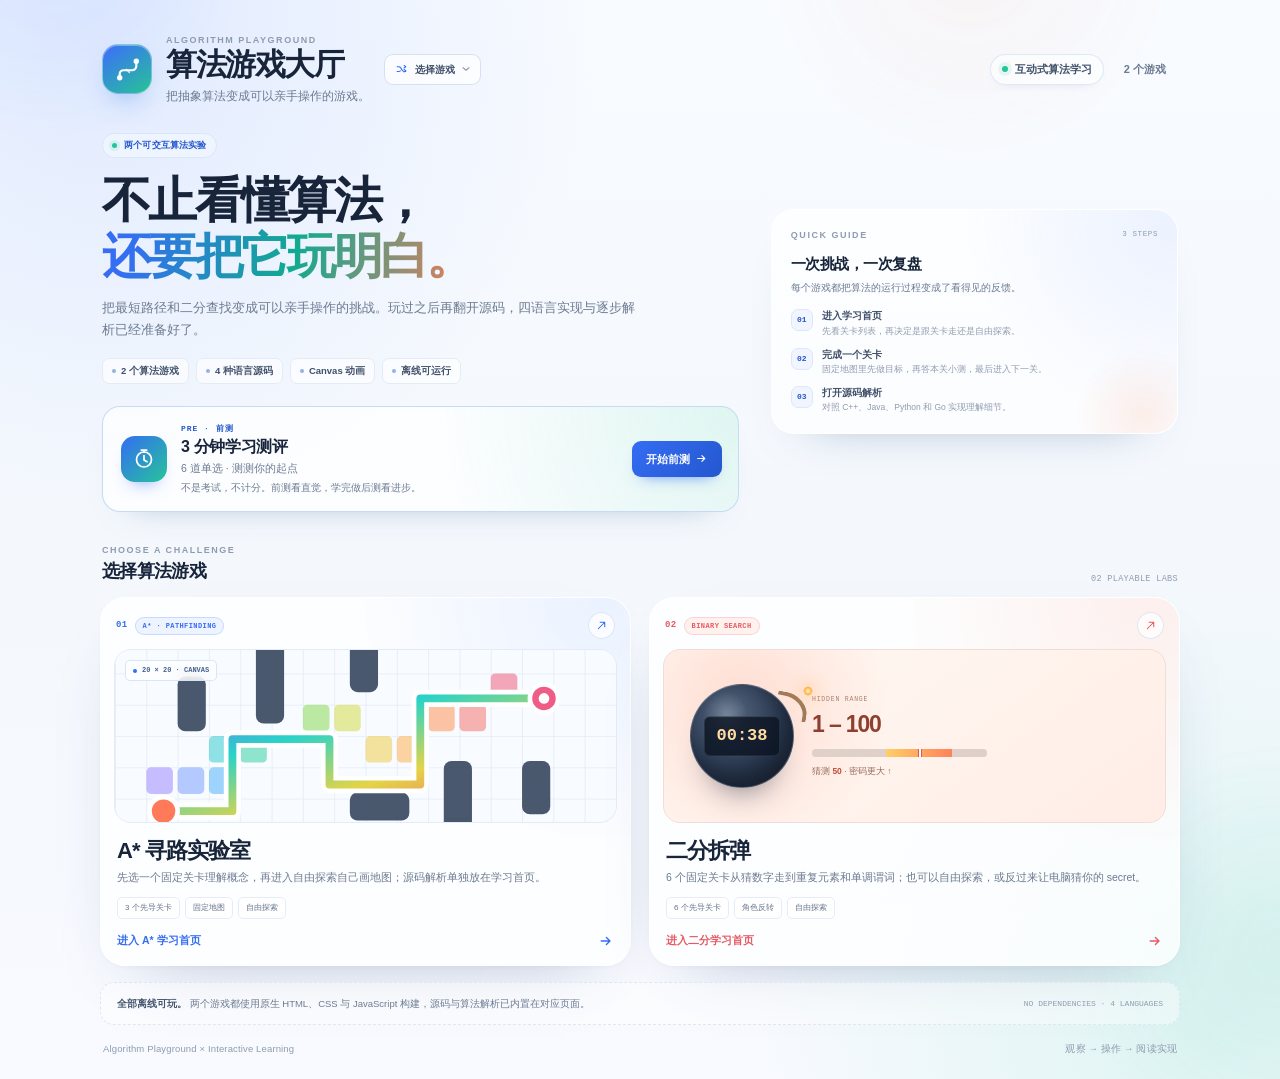
==== commit 28c0781c: "feat: split algorithm homes and play cockpits" ====
--- a/index.html
+++ b/index.html
@@ -42,6 +42,7 @@
               <span class="assessment-entry-kicker" id="assessmentEntryKicker">PRE · 前测</span>
               <strong>3 分钟学习测评</strong>
               <span class="assessment-entry-hint" id="assessmentEntryHint">6 道单选 · 测测你的起点</span>
+              <span class="assessment-entry-purpose">不是考试，不计分。前测看直觉，学完做后测看进步。</span>
             </span>
             <span class="assessment-entry-cta">
               <span id="assessmentEntryCta">开始前测</span>
@@ -64,15 +65,15 @@
           <li>
             <span class="guide-step">01</span>
             <div>
-              <strong>挑一个算法</strong>
-              <p>从大厅卡片或左上角的切换菜单进入。</p>
+              <strong>进入学习首页</strong>
+              <p>先看关卡列表，再决定是跟关卡走还是自由探索。</p>
             </div>
           </li>
           <li>
             <span class="guide-step">02</span>
             <div>
-              <strong>开始一局游戏</strong>
-              <p>先凭直觉玩一遍，再观察算法如何展开。</p>
+              <strong>完成一个关卡</strong>
+              <p>固定地图里先做目标，再答本关小测，最后进入下一关。</p>
             </div>
           </li>
           <li>
@@ -96,7 +97,7 @@
       </header>
 
       <div class="game-card-grid">
-        <a class="game-card game-card--astar" href="algorithms/astar/index.html" aria-label="进入 A* 寻路实验室">
+        <a class="game-card game-card--astar" href="algorithms/astar/index.html" aria-label="进入 A* 学习首页">
           <div class="game-card-top">
             <span class="game-number">01</span>
             <span class="game-tag">A* · PATHFINDING</span>
@@ -155,14 +156,14 @@
 
           <div class="game-card-body">
             <h3>A* 寻路实验室</h3>
-            <p>在 20 × 20 网格上绘制墙壁和端点，看 A* 如何从彩虹般的探索中收回一条最短路径。</p>
+            <p>先选一个固定关卡理解概念，再进入自由探索自己画地图；源码解析单独放在学习首页。</p>
             <div class="game-features">
-              <span>彩虹探索</span>
-              <span>时间轴回放</span>
-              <span>四语言源码</span>
+              <span>3 个先导关卡</span>
+              <span>固定地图</span>
+              <span>自由探索</span>
             </div>
             <div class="game-card-footer">
-              <span>进入寻路实验室</span>
+              <span>进入 A* 学习首页</span>
               <svg viewBox="0 0 20 20" fill="none" aria-hidden="true">
                 <path d="M4 10h11M10.5 5.5 15 10l-4.5 4.5" stroke="currentColor" stroke-width="1.7" stroke-linecap="round" stroke-linejoin="round" />
               </svg>
@@ -170,7 +171,7 @@
           </div>
         </a>
 
-        <a class="game-card game-card--binary" href="algorithms/binary-search/index.html" aria-label="进入二分拆弹游戏">
+        <a class="game-card game-card--binary" href="algorithms/binary-search/index.html" aria-label="进入二分学习首页">
           <div class="game-card-top">
             <span class="game-number">02</span>
             <span class="game-tag">BINARY SEARCH</span>
@@ -199,14 +200,14 @@
 
           <div class="game-card-body">
             <h3>二分拆弹</h3>
-            <p>60 秒倒计时，从 1–100 里猜出隐藏密码。每一次错误猜测都会让一半数字变灰。</p>
+            <p>6 个固定关卡从猜数字走到重复元素和单调谓词；也可以自由探索，或反过来让电脑猜你的 secret。</p>
             <div class="game-features">
-              <span>60 秒倒计时</span>
-              <span>排除区间</span>
-              <span>四语言源码</span>
+              <span>6 个先导关卡</span>
+              <span>角色反转</span>
+              <span>自由探索</span>
             </div>
             <div class="game-card-footer">
-              <span>开始拆弹挑战</span>
+              <span>进入二分学习首页</span>
               <svg viewBox="0 0 20 20" fill="none" aria-hidden="true">
                 <path d="M4 10h11M10.5 5.5 15 10l-4.5 4.5" stroke="currentColor" stroke-width="1.7" stroke-linecap="round" stroke-linejoin="round" />
               </svg>
--- a/shared/lobby.css
+++ b/shared/lobby.css
@@ -1629,3 +1629,95 @@
     transition: none;
   }
 }
+
+/* v1 IA：把学习测评入口放大，并在卡片里解释“为什么做” */
+.assessment-entry {
+  max-width: 640px;
+  margin-top: 22px;
+}
+
+.assessment-entry-btn {
+  gap: 14px;
+  padding: 16px 16px 16px 18px;
+  border-radius: 18px;
+}
+
+.assessment-entry-icon {
+  width: 46px;
+  height: 46px;
+  border-radius: 14px;
+}
+
+.assessment-entry-icon svg {
+  width: 24px;
+  height: 24px;
+}
+
+.assessment-entry-copy {
+  gap: 2px;
+}
+
+.assessment-entry-kicker {
+  font-size: 8px;
+}
+
+.assessment-entry-copy strong {
+  font-size: 16px;
+}
+
+.assessment-entry-hint {
+  overflow: visible;
+  font-size: 10.5px;
+  white-space: normal;
+}
+
+.assessment-entry-purpose {
+  display: block;
+  margin-top: 2px;
+  color: var(--muted);
+  font-size: 10px;
+  line-height: 1.5;
+  white-space: normal;
+}
+
+.assessment-entry-cta {
+  min-height: 36px;
+  padding: 0 14px;
+  font-size: 11px;
+}
+
+@media (max-width: 720px) {
+  .assessment-entry {
+    max-width: 100%;
+  }
+
+  .assessment-entry-btn {
+    gap: 10px;
+    padding: 13px;
+    border-radius: 16px;
+  }
+
+  .assessment-entry-icon {
+    width: 40px;
+    height: 40px;
+  }
+
+  .assessment-entry-icon svg {
+    width: 21px;
+    height: 21px;
+  }
+
+  .assessment-entry-copy strong {
+    font-size: 14px;
+  }
+
+  .assessment-entry-purpose {
+    font-size: 9.5px;
+  }
+
+  .assessment-entry-cta {
+    min-height: 32px;
+    padding: 0 10px;
+    font-size: 9.5px;
+  }
+}
